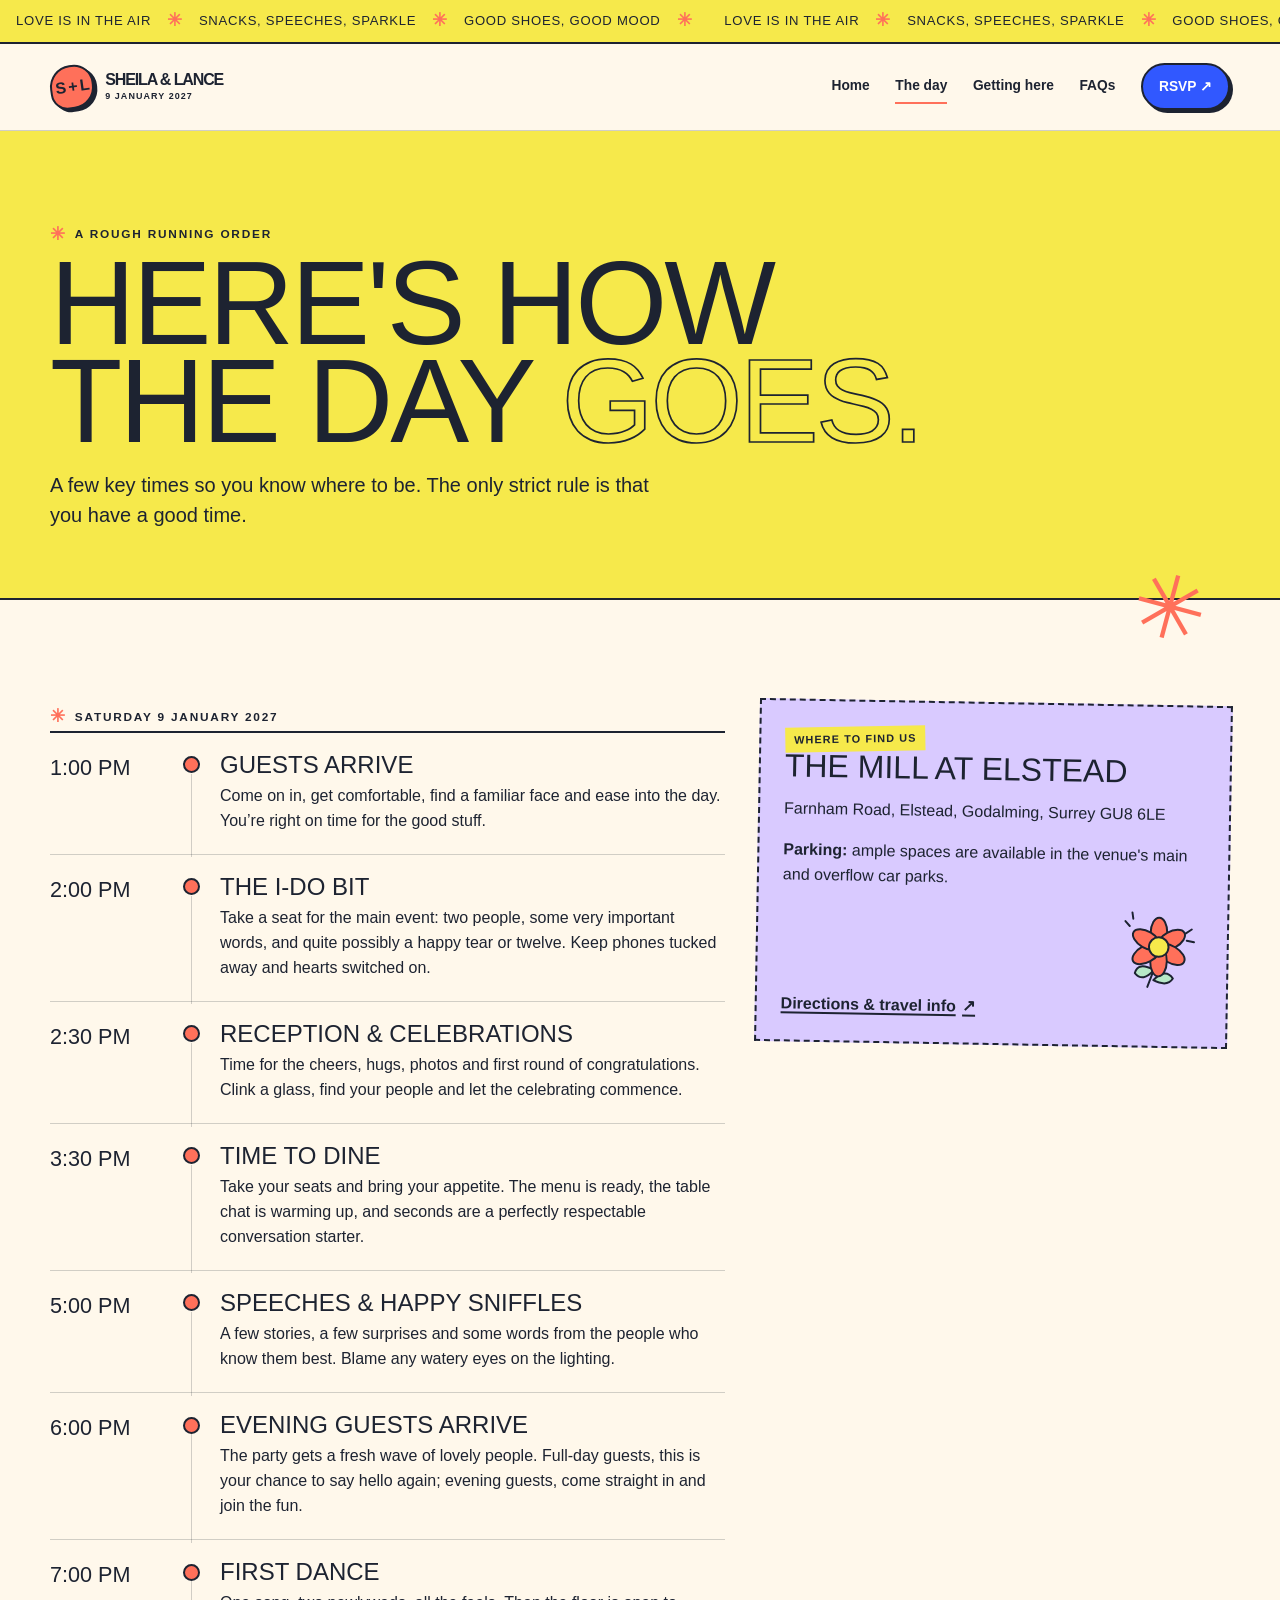
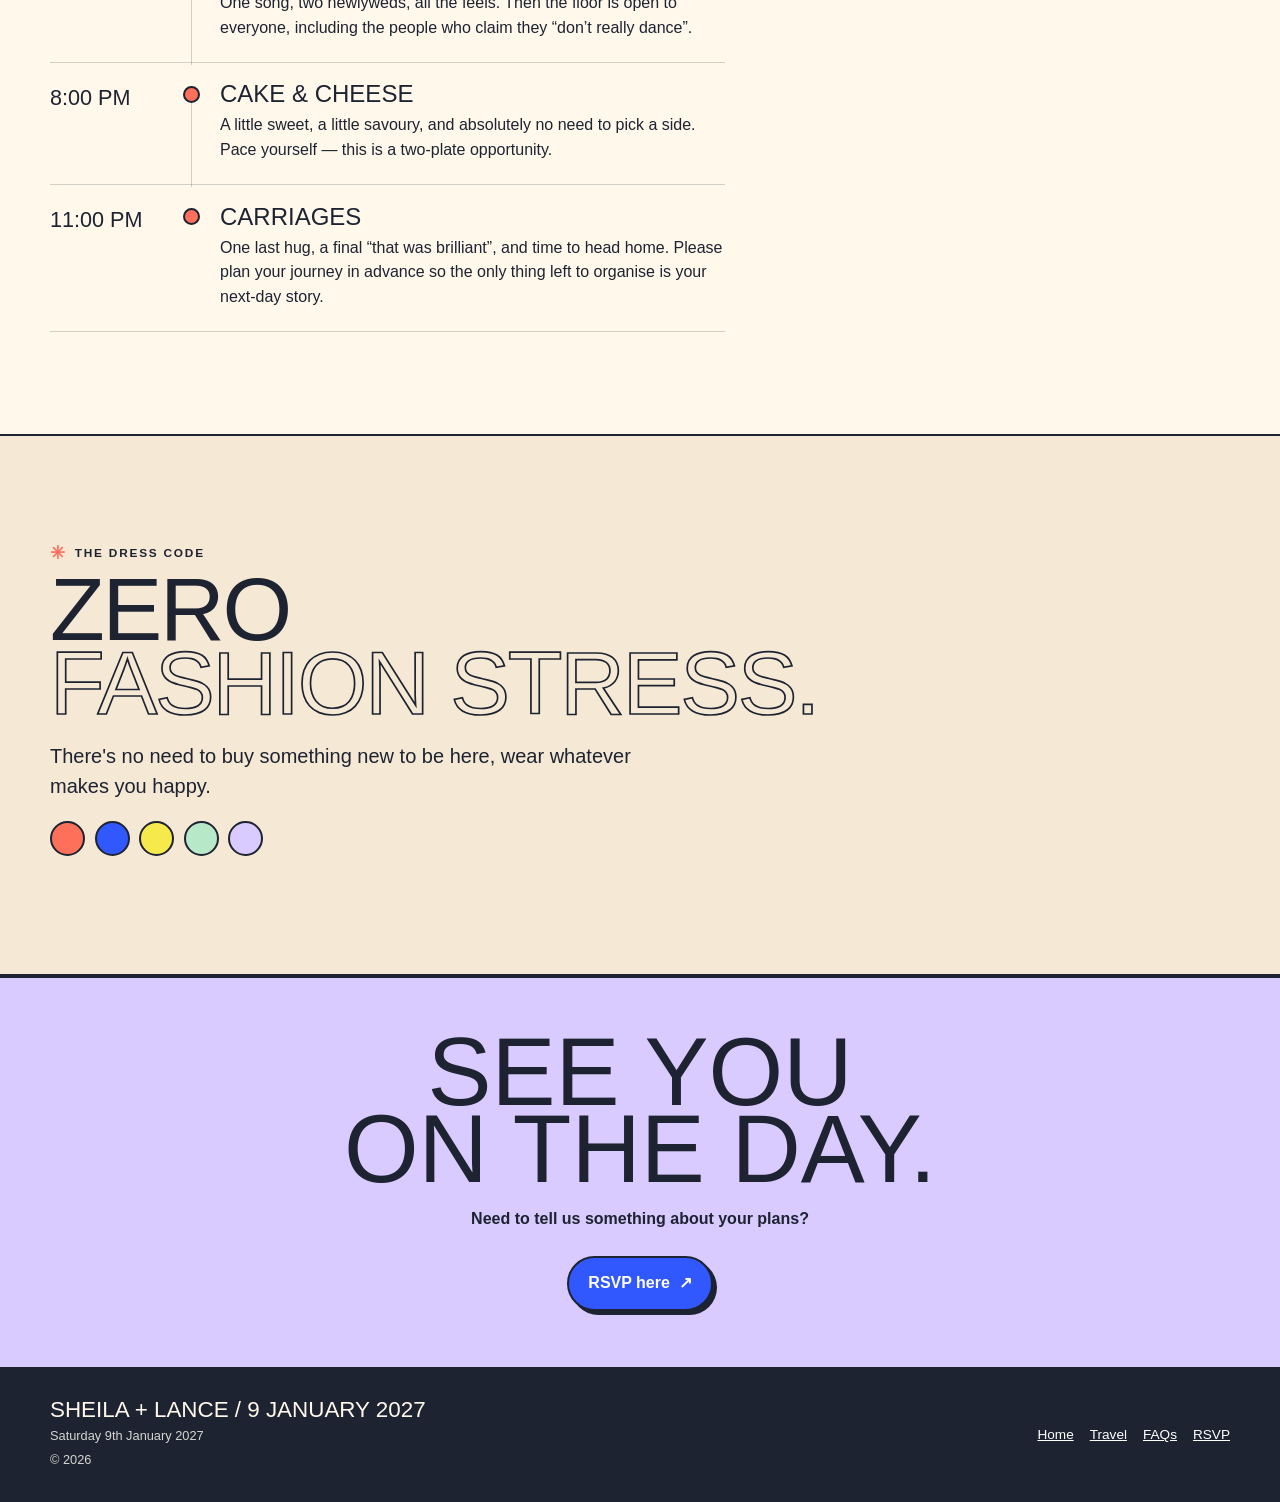
==== details.html @ 123048fa "Add venue photo, clarify RSVP entry and refresh branding" ====
<!doctype html>
<html lang="en-GB">
<head>
  <meta charset="utf-8"><meta name="viewport" content="width=device-width, initial-scale=1"><meta name="theme-color" content="#fff8eb">
  <meta name="description" content="The wedding-day schedule, venue details and dress code for Sheila and Lance.">
  <title>The day — Sheila &amp; Lance</title><link rel="icon" href="./assets/images/sun-scribble.svg" type="image/svg+xml"><link rel="stylesheet" href="./assets/css/styles.css">
  <script type="module" src="./assets/js/site.js"></script>
</head>
<body>
  <a class="skip-link" href="#main">Skip to content</a>
  <div class="top-ticker" aria-label="Wedding announcement"><div class="ticker-track" aria-hidden="true"><span>Love is in the air <b>✳</b> Snacks, speeches, sparkle <b>✳</b> Good shoes, good mood <b>✳</b></span><span>Love is in the air <b>✳</b> Snacks, speeches, sparkle <b>✳</b> Good shoes, good mood <b>✳</b></span><span>Love is in the air <b>✳</b> Snacks, speeches, sparkle <b>✳</b> Good shoes, good mood <b>✳</b></span></div></div>
  <header class="site-header"><div class="nav-wrap"><a class="brand" href="./index.html" aria-label="Sheila and Lance, home"><span class="brand-mark">S + L</span><span class="brand-copy">Sheila &amp; Lance<small>9 January 2027</small></span></a><button class="menu-toggle" type="button" data-menu-toggle aria-expanded="false" aria-controls="site-nav" aria-label="Open navigation menu">☰</button><nav class="site-nav" id="site-nav" data-site-nav aria-label="Main navigation"><a href="./index.html">Home</a><a href="./details.html" aria-current="page">The day</a><a href="./travel.html">Getting here</a><a href="./faqs.html">FAQs</a><a class="nav-rsvp" href="./rsvp.html">RSVP <span aria-hidden="true">↗</span></a></nav></div></header>
  <main id="main">
    <section class="page-hero"><div class="container"><span class="kicker">A rough running order</span><h1 class="display-title">Here's how<br>the day <span class="outline">goes.</span></h1><p class="lede">A few key times so you know where to be. The only strict rule is that you have a good time.</p></div></section>
    <section class="section"><div class="container details-layout">
      <div><span class="kicker">Saturday 9 January 2027</span><div class="timeline" aria-label="Wedding day schedule">
        <div class="timeline-item"><div class="timeline-time">1:00 pm</div><div class="timeline-marker" aria-hidden="true"></div><div class="timeline-copy"><h3>Guests arrive</h3><p>Come on in, get comfortable, find a familiar face and ease into the day. You’re right on time for the good stuff.</p></div></div>
        <div class="timeline-item"><div class="timeline-time">2:00 pm</div><div class="timeline-marker" aria-hidden="true"></div><div class="timeline-copy"><h3>The I-do bit</h3><p>Take a seat for the main event: two people, some very important words, and quite possibly a happy tear or twelve. Keep phones tucked away and hearts switched on.</p></div></div>
        <div class="timeline-item"><div class="timeline-time">2:30 pm</div><div class="timeline-marker" aria-hidden="true"></div><div class="timeline-copy"><h3>Reception &amp; celebrations</h3><p>Time for the cheers, hugs, photos and first round of congratulations. Clink a glass, find your people and let the celebrating commence.</p></div></div>
        <div class="timeline-item"><div class="timeline-time">3:30 pm</div><div class="timeline-marker" aria-hidden="true"></div><div class="timeline-copy"><h3>Time to dine</h3><p>Take your seats and bring your appetite. The menu is ready, the table chat is warming up, and seconds are a perfectly respectable conversation starter.</p></div></div>
        <div class="timeline-item"><div class="timeline-time">5:00 pm</div><div class="timeline-marker" aria-hidden="true"></div><div class="timeline-copy"><h3>Speeches &amp; happy sniffles</h3><p>A few stories, a few surprises and some words from the people who know them best. Blame any watery eyes on the lighting.</p></div></div>
        <div class="timeline-item"><div class="timeline-time">6:00 pm</div><div class="timeline-marker" aria-hidden="true"></div><div class="timeline-copy"><h3>Evening guests arrive</h3><p>The party gets a fresh wave of lovely people. Full-day guests, this is your chance to say hello again; evening guests, come straight in and join the fun.</p></div></div>
        <div class="timeline-item"><div class="timeline-time">7:00 pm</div><div class="timeline-marker" aria-hidden="true"></div><div class="timeline-copy"><h3>First dance</h3><p>One song, two newlyweds, all the feels. Then the floor is open to everyone, including the people who claim they “don’t really dance”.</p></div></div>
        <div class="timeline-item"><div class="timeline-time">8:00 pm</div><div class="timeline-marker" aria-hidden="true"></div><div class="timeline-copy"><h3>Cake &amp; cheese</h3><p>A little sweet, a little savoury, and absolutely no need to pick a side. Pace yourself — this is a two-plate opportunity.</p></div></div>
        <div class="timeline-item"><div class="timeline-time">11:00 pm</div><div class="timeline-marker" aria-hidden="true"></div><div class="timeline-copy"><h3>Carriages</h3><p>One last hug, a final “that was brilliant”, and time to head home. Please plan your journey in advance so the only thing left to organise is your next-day story.</p></div></div>
      </div></div>
      <aside class="side-note"><span class="card-tag">Where to find us</span><h3><span data-wedding-venue>The Mill at Elstead</span></h3><p><span data-wedding-location>Farnham Road, Elstead, Godalming, Surrey GU8 6LE</span></p><p><strong>Parking:</strong> ample spaces are available in the venue's main and overflow car parks.</p><img class="scribble" src="./assets/images/flower-doodle.svg" alt="" aria-hidden="true"><a class="text-link" href="./travel.html">Directions &amp; travel info <span aria-hidden="true">↗</span></a></aside>
    </div></section>
    <section class="section" id="dress-code" style="background: var(--paper-deep); border-top: 2px solid var(--ink); border-bottom: 2px solid var(--ink);"><div class="container"><div><span class="kicker">The dress code</span><h2 class="display-title" style="font-size:clamp(3rem,7vw,5.6rem)">Zero<br><span class="outline">fashion stress.</span></h2><p class="lede">There's no need to buy something new to be here, wear whatever makes you happy.</p><div class="dress-code" aria-label="Suggested outfit colours"><span class="swatch" style="background:#ff705a" title="Coral"></span><span class="swatch" style="background:#3158ff" title="Blue"></span><span class="swatch" style="background:#f6e94b" title="Yellow"></span><span class="swatch" style="background:#b7e8c7" title="Mint"></span><span class="swatch" style="background:#d9caff" title="Lilac"></span></div></div></div></section>
    <section class="closing-band"><div class="container"><h2>See you<br>on the day.</h2><p>Need to tell us something about your plans?</p><a class="btn btn-primary" href="./rsvp.html">RSVP here <span aria-hidden="true">↗</span></a></div></section>
  </main>
  <footer class="site-footer"><div class="container footer-inner"><div><div class="footer-brand">Sheila + Lance / 9 January 2027</div><p>Saturday 9th January 2027</p><p>© <span data-current-year>2026</span></p></div><div class="footer-links"><a href="./index.html">Home</a><a href="./travel.html">Travel</a><a href="./faqs.html">FAQs</a><a href="./rsvp.html">RSVP</a></div></div></footer>
</body></html>
---- assets/css/styles.css ----
:root {
  --paper: #fff8eb;
  --paper-deep: #f5e8d4;
  --ink: #1d2331;
  --blue: #3158ff;
  --blue-dark: #203bd0;
  --coral: #ff705a;
  --yellow: #f6e94b;
  --lilac: #d9caff;
  --mint: #b7e8c7;
  --line: rgba(29, 35, 49, .2);
  --shadow: 7px 8px 0 var(--ink);
  --font-display: Impact, Haettenschweiler, "Arial Narrow Bold", "Arial Black", sans-serif;
  --font-body: "Trebuchet MS", Arial, sans-serif;
  --max-width: 1180px;
}

* { box-sizing: border-box; }
html { scroll-behavior: smooth; }
body {
  margin: 0;
  color: var(--ink);
  background: var(--paper);
  font-family: var(--font-body);
  line-height: 1.55;
  text-rendering: optimizeLegibility;
}
img, svg { max-width: 100%; }
img { display: block; }
a { color: inherit; }
button, input, select, textarea { font: inherit; }
button, a, input, select, textarea, summary { -webkit-tap-highlight-color: transparent; }
:focus-visible { outline: 3px solid var(--coral); outline-offset: 4px; }
[hidden] { display: none !important; }

.skip-link {
  position: absolute; left: 1rem; top: -5rem; z-index: 1000;
  padding: .75rem 1rem; background: var(--yellow); font-weight: 800;
}
.skip-link:focus { top: 1rem; }

.top-ticker {
  overflow: hidden; border-bottom: 2px solid var(--ink); background: var(--yellow);
  white-space: nowrap; font-family: var(--font-display); text-transform: uppercase;
  letter-spacing: .055em; font-size: .82rem;
}
.ticker-track { display: flex; width: max-content; gap: 2rem; padding: .45rem 1rem; animation: ticker 28s linear infinite; }
.ticker-track span { display: inline-flex; align-items: center; gap: 1rem; }
.ticker-track b { font-size: 1.1rem; color: var(--coral); }
@keyframes ticker { to { transform: translateX(-30%); } }

.site-header { position: relative; z-index: 20; background: var(--paper); border-bottom: 1px solid var(--line); }
.nav-wrap {
  width: min(var(--max-width), calc(100% - 2.5rem)); margin: auto; min-height: 86px;
  display: flex; align-items: center; justify-content: space-between; gap: 1rem;
}
.brand { display: inline-flex; align-items: center; gap: .7rem; text-decoration: none; font-weight: 900; letter-spacing: -.07em; line-height: .9; }
.brand-mark { display: grid; place-items: center; width: 44px; height: 44px; border: 2px solid var(--ink); border-radius: 50% 45% 50% 38%; background: var(--coral); box-shadow: 3px 3px 0 var(--ink); transform: rotate(-8deg); font-family: var(--font-display); font-size: 1rem; }
.brand-copy { display: grid; font-size: 1rem; text-transform: uppercase; }
.brand-copy small { margin-top: .3rem; font-size: .56rem; letter-spacing: .12em; }
.site-nav { display: flex; align-items: center; gap: clamp(.8rem, 2vw, 1.8rem); }
.site-nav a { text-decoration: none; font-weight: 800; font-size: .86rem; border-bottom: 2px solid transparent; padding: .35rem 0; }
.site-nav a:hover, .site-nav a[aria-current="page"] { border-color: var(--coral); }
.site-nav .nav-rsvp { padding: .7rem 1rem; border: 2px solid var(--ink); border-radius: 999px; background: var(--blue); color: white; box-shadow: 3px 3px 0 var(--ink); }
.site-nav .nav-rsvp:hover, .site-nav .nav-rsvp[aria-current="page"] { border-color: var(--ink); background: var(--coral); color: var(--ink); }
.menu-toggle { display: none; border: 2px solid var(--ink); border-radius: 50%; width: 46px; height: 46px; background: var(--yellow); font-size: 1.25rem; font-weight: 900; cursor: pointer; }

main { overflow: clip; }
.container { width: min(var(--max-width), calc(100% - 2.5rem)); margin-inline: auto; }
.kicker { display: inline-flex; align-items: center; gap: .5rem; font-weight: 900; text-transform: uppercase; letter-spacing: .15em; font-size: .74rem; }
.kicker::before { content: "✳"; color: var(--coral); font-size: 1.15rem; }
.display-title { margin: .3rem 0 1rem; font: clamp(3.3rem, 10vw, 7.4rem)/.83 var(--font-display); text-transform: uppercase; letter-spacing: -.025em; }
.display-title .outline { color: transparent; -webkit-text-stroke: 1.7px var(--ink); }
.lede { max-width: 610px; font-size: clamp(1.05rem, 2vw, 1.25rem); line-height: 1.5; }
.section { padding: clamp(3.5rem, 8vw, 7rem) 0; }
.section-heading { display: flex; align-items: end; justify-content: space-between; gap: 1.5rem; margin-bottom: 2rem; }
.section-heading h2 { margin: .25rem 0 0; font: clamp(2.4rem, 6vw, 4.8rem)/.9 var(--font-display); text-transform: uppercase; }
.section-heading p { max-width: 330px; margin: 0; }

.btn { display: inline-flex; justify-content: center; align-items: center; gap: .55rem; min-height: 48px; padding: .82rem 1.2rem; border: 2px solid var(--ink); border-radius: 999px; background: var(--yellow); color: var(--ink); text-decoration: none; font-weight: 900; cursor: pointer; box-shadow: 4px 4px 0 var(--ink); transition: transform .16s ease, box-shadow .16s ease, background .16s ease; }
.btn:hover { transform: translate(2px, 2px) rotate(-1deg); box-shadow: 2px 2px 0 var(--ink); }
.btn-primary { background: var(--blue); color: white; }
.btn-coral { background: var(--coral); }
.btn-small { min-height: 40px; padding: .55rem .85rem; font-size: .9rem; }
.button-row { display: flex; flex-wrap: wrap; gap: 1rem; margin-top: 1.5rem; }

/* Home hero: layered paper scraps and local illustrations, no external assets. */
.hero { padding: clamp(2rem, 5vw, 4rem) 0 4.7rem; }
.hero-grid { display: grid; grid-template-columns: minmax(0, 1.05fr) minmax(300px, .95fr); align-items: center; gap: clamp(2rem, 6vw, 5rem); }
.hero-copy { position: relative; z-index: 2; padding: 1rem 0 1.2rem; }
.hero-eyebrow { display: inline-flex; align-items: center; gap: .5rem; padding: .35rem .8rem; background: var(--mint); border: 1.5px solid var(--ink); border-radius: 999px; font-weight: 900; text-transform: uppercase; letter-spacing: .1em; font-size: .7rem; transform: rotate(-2deg); }
.hero-title { position: relative; margin: 1.25rem 0 1.4rem; font: clamp(4.5rem, 10.8vw, 9rem)/.75 var(--font-display); text-transform: uppercase; letter-spacing: -.035em; }
.hero-title span { display: block; }
.hero-title .amp { position: relative; z-index: 2; width: max-content; margin: .15rem 0 .1rem 30%; color: var(--coral); font-size: .58em; transform: rotate(-10deg); -webkit-text-stroke: .6px var(--ink); }
.hero-title .last-name { margin-left: .14em; }
.hero-copy .lede { max-width: 440px; }
.hero-scribble { position: absolute; right: 4%; top: 6%; width: 75px; transform: rotate(11deg); }
.hero-art { position: relative; min-height: 470px; }
.hero-photo {
  position: absolute; top: 5%; left: 8%; width: 78%; height: 410px; padding: 12px 12px 38px;
  background: white; border: 2px solid var(--ink); box-shadow: var(--shadow); transform: rotate(4deg);
}
.hero-photo img { width: 100%; height: 100%; object-fit: cover; }
.tape { position: absolute; z-index: 2; top: -14px; left: 41%; width: 100px; height: 29px; background: rgba(246,233,75,.86); border: 1px solid rgba(29,35,49,.12); transform: rotate(-7deg); }
.sticker { position: absolute; z-index: 3; display: grid; place-items: center; text-align: center; font-weight: 900; text-transform: uppercase; }
.sticker-sun { right: 0; top: 4%; width: 104px; height: 104px; background: var(--yellow); border: 2px solid var(--ink); border-radius: 50%; font: 1.2rem/.98 var(--font-display); transform: rotate(12deg); }
.sticker-sun small { display: block; font: 800 .55rem/1 var(--font-body); letter-spacing: .06em; }
.sticker-date { bottom: 7%; left: 0; width: 126px; min-height: 116px; background: var(--coral); padding: 1rem; clip-path: polygon(50% 0, 61% 9%, 74% 3%, 80% 17%, 95% 20%, 91% 36%, 100% 50%, 89% 63%, 96% 78%, 80% 83%, 74% 98%, 59% 91%, 47% 100%, 36% 88%, 20% 94%, 16% 78%, 1% 72%, 9% 56%, 0 43%, 12% 31%, 5% 16%, 23% 14%, 32% 1%); transform: rotate(-12deg); }
.sticker-date strong { font: 1.6rem/.9 var(--font-display); }
.hero-flower { position: absolute; z-index: 4; right: 5%; bottom: 4%; width: 94px; transform: rotate(9deg); }
.countdown-panel { position: relative; margin-top: 2rem; padding: 1rem 1.3rem 1.15rem; background: var(--blue); color: white; border: 2px solid var(--ink); box-shadow: 5px 5px 0 var(--ink); transform: rotate(-.5deg); max-width: 510px; }
.countdown-label { display: flex; justify-content: space-between; gap: 1rem; align-items: center; margin-bottom: .7rem; font-size: .72rem; font-weight: 900; text-transform: uppercase; letter-spacing: .12em; }
.countdown-grid { display: grid; grid-template-columns: repeat(4, 1fr); gap: .6rem; }
.time-unit { display: flex; align-items: baseline; gap: .3rem; }
.time-unit strong { font: clamp(1.7rem, 4vw, 2.5rem)/1 var(--font-display); font-variant-numeric: tabular-nums; }
.time-unit span { font-size: .68rem; text-transform: uppercase; letter-spacing: .07em; }

.intro-band { background: var(--coral); border-block: 2px solid var(--ink); padding: 2rem 0; }
.intro-band-inner { display: grid; grid-template-columns: auto 1fr auto; align-items: center; gap: 1.5rem; }
.big-spark { font: 3.2rem/1 var(--font-display); transform: rotate(-12deg); }
.intro-band p { max-width: 720px; margin: 0; font-size: clamp(1.1rem, 2.5vw, 1.5rem); font-weight: 800; }
.intro-band .scribble-arrow { width: 86px; }

.paper-card { position: relative; padding: 1.5rem; border: 2px solid var(--ink); background: white; box-shadow: 5px 5px 0 var(--ink); }
.paper-card h3 { margin: .7rem 0 .5rem; font: 2rem/.95 var(--font-display); text-transform: uppercase; }
.paper-card p { margin: .25rem 0 1rem; }
.card-tag { display: inline-block; background: var(--yellow); padding: .25rem .55rem; font-size: .68rem; font-weight: 900; text-transform: uppercase; letter-spacing: .1em; transform: rotate(-2deg); }
.quick-grid { display: grid; grid-template-columns: repeat(3, 1fr); gap: 1.2rem; }
.quick-card:nth-child(2) { background: var(--lilac); transform: rotate(1deg); }
.quick-card:nth-child(3) { background: var(--mint); transform: rotate(-1deg); }
.quick-illustration { width: 86px; height: 76px; object-fit: contain; margin: .3rem 0 .8rem; }
.text-link { display: inline-flex; gap: .4rem; align-items: center; font-weight: 900; text-decoration-thickness: 2px; text-underline-offset: 3px; }

.page-hero { position: relative; padding: clamp(3rem, 7vw, 6rem) 0 3rem; background: var(--yellow); border-bottom: 2px solid var(--ink); }
.page-hero::after { content: "✳"; position: absolute; right: 6%; bottom: -34px; display: grid; place-items: center; width: 68px; height: 68px; color: var(--coral); font-size: 5.5rem; line-height: 1; transform: rotate(15deg); pointer-events: none; }
.page-hero .display-title { max-width: 900px; }
.page-hero .lede { max-width: 620px; }
.page-hero-coral { background: var(--coral); }
.page-hero-lilac { background: var(--lilac); }
.page-hero-mint { background: var(--mint); }

.details-layout { display: grid; grid-template-columns: minmax(0, 1fr) minmax(260px, .7fr); gap: 2rem; align-items: start; }
.timeline { border-top: 2px solid var(--ink); }
.timeline-item { display: grid; grid-template-columns: 112px 26px 1fr; gap: 1rem; padding: 1.3rem 0; border-bottom: 1px solid var(--line); }
.timeline-time { font: 1.35rem/1 var(--font-display); text-transform: uppercase; padding-top: .2rem; }
.timeline-marker { position: relative; display: flex; justify-content: center; }
.timeline-marker::before { content: ""; width: 13px; height: 13px; border-radius: 50%; border: 2px solid var(--ink); background: var(--coral); margin-top: .15rem; }
.timeline-marker::after { content: ""; position: absolute; top: 20px; bottom: -1.5rem; width: 1px; background: var(--line); }
.timeline-item:last-child .timeline-marker::after { display: none; }
.timeline-copy h3 { margin: 0; font: 1.5rem/.95 var(--font-display); text-transform: uppercase; }
.timeline-copy p { margin: .45rem 0 0; max-width: 560px; }
.side-note { padding: 1.5rem; border: 2px dashed var(--ink); background: var(--lilac); transform: rotate(1deg); }
.side-note h3 { margin: 0 0 .7rem; font: 2rem/.95 var(--font-display); text-transform: uppercase; }
.side-note .scribble { display: block; width: 88px; margin-left: auto; }
.side-note.yellow { background: var(--yellow); }
.dress-code { display: flex; gap: .6rem; flex-wrap: wrap; margin: 1rem 0; }
.swatch { width: 35px; height: 35px; border: 2px solid var(--ink); border-radius: 50%; }

.travel-grid { display: grid; grid-template-columns: repeat(2, minmax(0, 1fr)); gap: 1.2rem; }
.travel-card { min-height: 225px; }
.travel-card:nth-child(2) { background: var(--lilac); transform: rotate(1deg); }
.travel-card:nth-child(3) { background: var(--mint); transform: rotate(-.5deg); }
.travel-card:nth-child(4) { background: var(--coral); transform: rotate(.7deg); }
.travel-card .icon-spot { display: grid; place-items: center; width: 58px; height: 58px; margin-bottom: 1rem; border: 2px solid var(--ink); border-radius: 50%; background: var(--yellow); }
.travel-card .icon-spot svg { width: 32px; height: 32px; }
.map-placeholder { position: relative; overflow: hidden; border: 2px solid var(--ink); box-shadow: var(--shadow); background: var(--mint); }
.map-placeholder img { width: 100%; height: auto; }
.map-placeholder img.venue-photo { display: block; width: 100%; height: clamp(230px, 38vw, 440px); object-fit: cover; object-position: center 54%; }
.map-note { padding: .75rem 1rem; border-top: 2px solid var(--ink); background: white; font-size: .85rem; }
.notice { padding: 1rem 1.2rem; border-left: 5px solid var(--blue); background: rgba(49,88,255,.08); }

.faq-layout { display: grid; grid-template-columns: minmax(0, 1fr) minmax(240px, .55fr); gap: 2rem; align-items: start; }
.faq-list { border-top: 2px solid var(--ink); }
.faq-item { border-bottom: 1px solid var(--line); }
.faq-item summary { position: relative; padding: 1.15rem 3rem 1.15rem .1rem; cursor: pointer; list-style: none; font-weight: 900; font-size: 1.08rem; }
.faq-item summary::-webkit-details-marker { display: none; }
.faq-item summary::after { content: "+"; position: absolute; right: .3rem; top: 50%; transform: translateY(-50%); display: grid; place-items: center; width: 32px; height: 32px; border: 1.5px solid var(--ink); border-radius: 50%; background: var(--yellow); font-size: 1.4rem; line-height: 1; }
.faq-item[open] summary::after { content: "−"; background: var(--coral); }
.faq-answer { max-width: 680px; padding: 0 .3rem 1.2rem .1rem; }
.faq-answer p:first-child { margin-top: 0; }
.faq-sticker { padding: 1.6rem; border: 2px solid var(--ink); background: var(--blue); color: white; text-align: center; transform: rotate(2deg); box-shadow: 5px 5px 0 var(--ink); }
.faq-sticker .big-heart { font-size: 3rem; color: var(--coral); text-shadow: 2px 2px var(--ink); }
.faq-sticker h3 { margin: .4rem 0; font: 2rem/.95 var(--font-display); text-transform: uppercase; }

/* RSVP */
.rsvp-shell { width: min(850px, calc(100% - 2.5rem)); margin: clamp(2rem, 6vw, 5rem) auto; }
.rsvp-paper { position: relative; padding: clamp(1.3rem, 4vw, 3rem); border: 2px solid var(--ink); background: white; box-shadow: 8px 8px 0 var(--ink); }
.rsvp-paper::before { content: "YOU'RE ON THE LIST"; position: absolute; top: -18px; right: 18px; padding: .5rem .85rem; border: 2px solid var(--ink); background: var(--coral); font: 1rem/1 var(--font-display); transform: rotate(3deg); }
.rsvp-kicker { color: var(--blue); }
.rsvp-title { margin: .5rem 0 .4rem; font: clamp(2.6rem, 7vw, 4.6rem)/.9 var(--font-display); text-transform: uppercase; }
.party-count { display: inline-block; padding: .3rem .6rem; background: var(--yellow); font-size: .74rem; font-weight: 900; text-transform: uppercase; letter-spacing: .08em; }
.invite-note { margin: 1.2rem 0 1.6rem; padding: .85rem 1rem; background: var(--lilac); border-left: 4px solid var(--blue); }
.guest-rsvp-list { display: grid; gap: 1rem; margin: 1.3rem 0; }
.guest-rsvp-card { min-width: 0; margin: 0; padding: 1rem; border: 1.5px solid var(--line); background: var(--paper); }
.guest-rsvp-card legend { padding: 0 .4rem; }
.guest-meal-fields { display: grid; grid-template-columns: repeat(3, minmax(0, 1fr)); gap: .7rem; margin-top: 1rem; padding-top: .9rem; border-top: 1px dashed var(--line); }
.meal-course-field { min-width: 0; margin: 0; padding: .65rem; border: 1px dashed var(--line); background: rgba(255,255,255,.75); }
.meal-course-field .field-label { min-height: 2.4em; font-size: .82rem; }
.meal-course-field select { font-size: .9rem; padding: .6rem; }
.guest-rsvp-name { font: 1.75rem/.95 var(--font-display); text-transform: uppercase; }
.field-label { display: block; margin-bottom: .45rem; font-weight: 900; font-size: .9rem; }
.attendance-options { display: flex; flex-wrap: wrap; gap: .55rem; margin: .2rem 0 .9rem; }
.attendance-options .field-label { flex-basis: 100%; }
.radio-pill { position: relative; display: inline-flex; align-items: center; gap: .45rem; min-height: 44px; padding: .55rem .75rem; border: 1.5px solid var(--ink); border-radius: 999px; background: white; cursor: pointer; font-size: .9rem; font-weight: 800; }
.radio-pill:has(input:checked) { background: var(--mint); box-shadow: 2px 2px 0 var(--ink); }
.radio-pill input { accent-color: var(--blue); width: 1rem; height: 1rem; margin: 0; }
.field { margin: .9rem 0; }
.field select, .field input, .field textarea { display: block; width: 100%; min-height: 46px; padding: .7rem .8rem; border: 1.5px solid var(--ink); border-radius: 4px; background: white; color: var(--ink); }
.field textarea { min-height: 100px; resize: vertical; }
.field-hint { display: block; margin-top: .35rem; color: #4e5360; font-size: .82rem; }
.form-footer { display: flex; flex-wrap: wrap; align-items: center; gap: 1rem; margin-top: 1.4rem; }
.form-error { color: #9b1c12; font-weight: 800; }
.form-status { min-height: 1.3rem; margin: .5rem 0; font-weight: 800; }
.rsvp-error { padding: 1.3rem; border: 2px dashed var(--ink); background: var(--yellow); }
.demo-links { display: grid; gap: .7rem; margin-top: 1.2rem; }
.demo-links a { display: block; padding: .8rem 1rem; border: 1.5px solid var(--ink); background: white; text-decoration: none; font-weight: 900; }
.demo-links a:hover { background: var(--mint); }
.confirmation { padding: 1.4rem; border: 2px solid var(--ink); background: var(--mint); text-align: center; }
.confirmation-mark { display: inline-grid; place-items: center; width: 60px; height: 60px; border: 2px solid var(--ink); border-radius: 50%; background: var(--yellow); font-size: 2rem; }
.confirmation h2 { margin: .8rem 0; font: clamp(2rem, 5vw, 3rem)/.9 var(--font-display); text-transform: uppercase; }
.confirmation p { max-width: 540px; margin-inline: auto; }
.reference-code { display: inline-block; margin-top: .6rem; padding: .4rem .7rem; border: 1.5px dashed var(--ink); background: white; font-weight: 900; letter-spacing: .1em; }

.closing-band { padding: 3.5rem 0; border-top: 2px solid var(--ink); background: var(--lilac); text-align: center; }
.closing-band h2 { margin: 0; font: clamp(3rem, 8vw, 6rem)/.8 var(--font-display); text-transform: uppercase; }
.closing-band p { margin: 1.2rem 0 1.5rem; font-weight: 800; }
.site-footer { padding: 2rem 0; background: var(--ink); color: var(--paper); }
.footer-inner { display: flex; justify-content: space-between; align-items: center; gap: 1.5rem; }
.footer-brand { font: 1.4rem/1 var(--font-display); text-transform: uppercase; }
.footer-inner p { margin: .3rem 0 0; color: #d7d5d0; font-size: .8rem; }
.footer-links { display: flex; flex-wrap: wrap; gap: 1rem; }
.footer-links a { color: white; font-size: .85rem; }

@media (max-width: 860px) {
  .nav-wrap { min-height: 74px; }
  .menu-toggle { display: block; }
  .site-nav { display: none; position: absolute; top: 100%; left: 0; right: 0; padding: 1rem 1.25rem 1.3rem; background: var(--paper); border-bottom: 2px solid var(--ink); box-shadow: 0 8px 0 rgba(29,35,49,.08); align-items: stretch; flex-direction: column; gap: .45rem; }
  .site-nav.is-open { display: flex; }
  .site-nav a { padding: .65rem .2rem; }
  .site-nav .nav-rsvp { text-align: center; margin-top: .3rem; }
  .hero-grid { grid-template-columns: minmax(0, 1fr) minmax(260px, .85fr); gap: 1.5rem; }
  .hero-art { min-height: 410px; }
  .hero-photo { height: 350px; width: 82%; left: 6%; }
  .sticker-sun { width: 86px; height: 86px; font-size: 1rem; }
  .sticker-date { width: 106px; min-height: 100px; }
  .quick-grid { gap: .85rem; }
  .paper-card { padding: 1.15rem; }
  .details-layout, .faq-layout { grid-template-columns: minmax(0, 1fr) minmax(220px, .6fr); gap: 1.2rem; }
}

@media (max-width: 640px) {
  .container, .nav-wrap { width: min(100% - 1.5rem, var(--max-width)); }
  .top-ticker { font-size: .7rem; }
  .ticker-track { padding-block: .35rem; }
  .brand-mark { width: 39px; height: 39px; }
  .hero { padding-top: 1.5rem; }
  .hero-grid { grid-template-columns: 1fr; gap: .4rem; }
  .hero-copy { padding-top: .4rem; }
  .hero-title { font-size: clamp(4.4rem, 19vw, 7.3rem); margin-top: 1rem; }
  .hero-title .amp { margin-left: 38%; }
  .hero-scribble { width: 54px; right: 8%; top: 4%; }
  .hero-art { min-height: 380px; margin: .6rem 0 0; }
  .hero-photo { top: 2%; left: 9%; width: 78%; height: 325px; padding: 9px 9px 28px; }
  .sticker-sun { right: 2%; top: 0; width: 78px; height: 78px; }
  .sticker-date { bottom: 5%; left: 2%; width: 99px; min-height: 94px; }
  .sticker-date strong { font-size: 1.3rem; }
  .hero-flower { width: 78px; right: 5%; bottom: 3%; }
  .countdown-panel { margin-top: 1.5rem; padding: .9rem; }
  .countdown-label { font-size: .63rem; }
  .time-unit { display: grid; gap: .1rem; }
  .time-unit strong { font-size: 1.75rem; }
  .time-unit span { font-size: .58rem; }
  .intro-band-inner { grid-template-columns: auto 1fr; gap: .8rem; }
  .intro-band .scribble-arrow { display: none; }
  .big-spark { font-size: 2.2rem; }
  .section-heading { align-items: start; flex-direction: column; gap: .65rem; }
  .quick-grid, .travel-grid { grid-template-columns: 1fr; gap: 1rem; }
  .quick-card:nth-child(2), .quick-card:nth-child(3), .travel-card:nth-child(n) { transform: none; }
  .quick-illustration { width: 68px; height: 60px; }
  .page-hero { padding-block: 3rem 2.5rem; }
  .display-title { font-size: clamp(3.3rem, 16vw, 5.6rem); }
  .details-layout, .faq-layout { grid-template-columns: 1fr; }
  .timeline-item { grid-template-columns: 83px 18px 1fr; gap: .65rem; }
  .timeline-time { font-size: 1.1rem; }
  .timeline-copy h3 { font-size: 1.3rem; }
  .side-note { margin-top: .7rem; }
  .map-placeholder { margin: .5rem 0 1rem; }
  .faq-sticker { max-width: 420px; margin: 1rem auto 0; }
  .rsvp-shell { width: calc(100% - 1.5rem); margin: 2.5rem auto; }
  .rsvp-paper { padding: 1.3rem 1rem 1.1rem; box-shadow: 5px 5px 0 var(--ink); }
  .rsvp-paper::before { right: 10px; font-size: .8rem; }
  .guest-rsvp-card { padding: .8rem; }
  .guest-meal-fields { grid-template-columns: 1fr; gap: .4rem; }
  .meal-course-field .field-label { min-height: 0; }
  .radio-pill { width: 100%; border-radius: 8px; }
  .form-footer .btn { width: 100%; }
  .footer-inner { align-items: flex-start; flex-direction: column; }
  .footer-links { gap: .7rem 1rem; }
}

@media (prefers-reduced-motion: reduce) {
  *, *::before, *::after { scroll-behavior: auto !important; animation-duration: .01ms !important; animation-iteration-count: 1 !important; transition-duration: .01ms !important; }
  .ticker-track { animation: none; }
}


/* Guest type tag on RSVP cards. */
.guest-type-tag {
  display: inline-block;
  vertical-align: .15em;
  margin-left: .35rem;
  padding: .22rem .48rem;
  border: 1px solid var(--ink);
  border-radius: 999px;
  background: var(--mint);
  color: var(--ink);
  font: 900 .62rem/1 var(--font-body);
  letter-spacing: .06em;
  text-transform: uppercase;
}
.guest-type-child { background: var(--coral); }
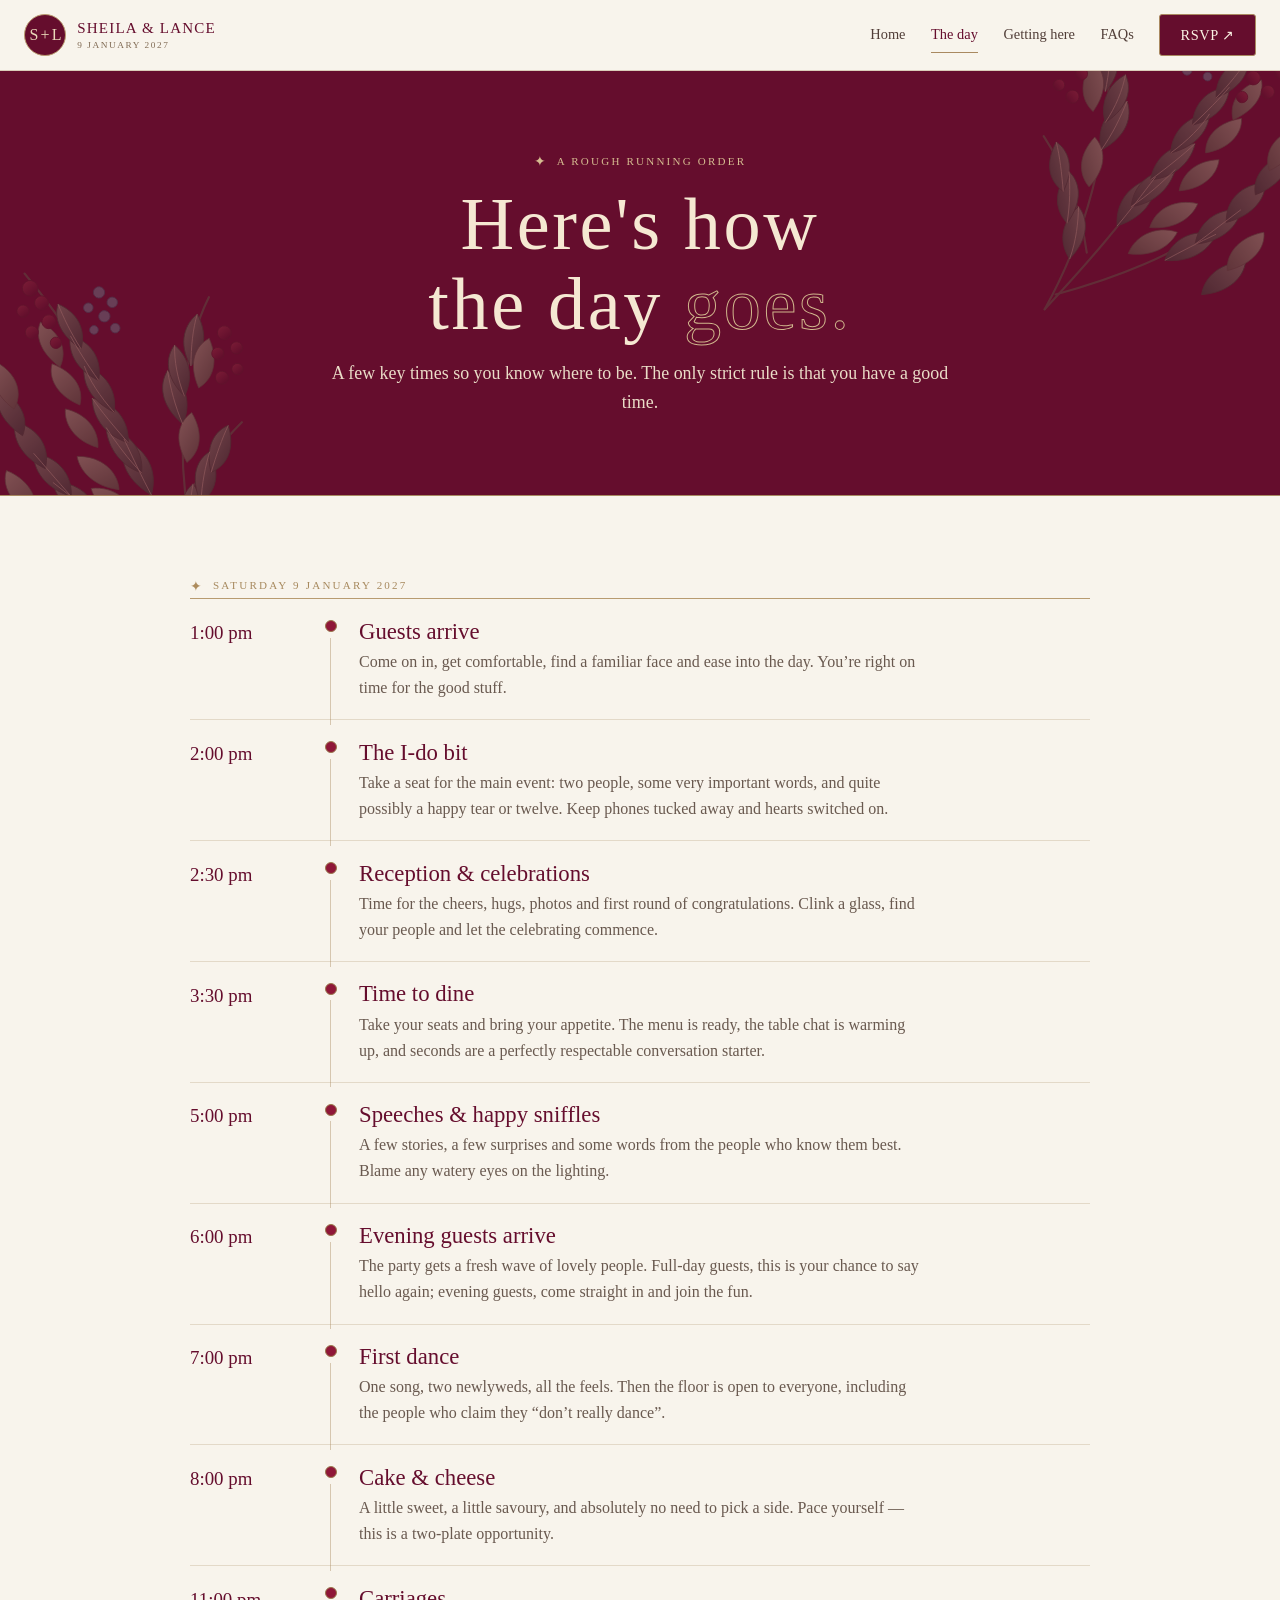
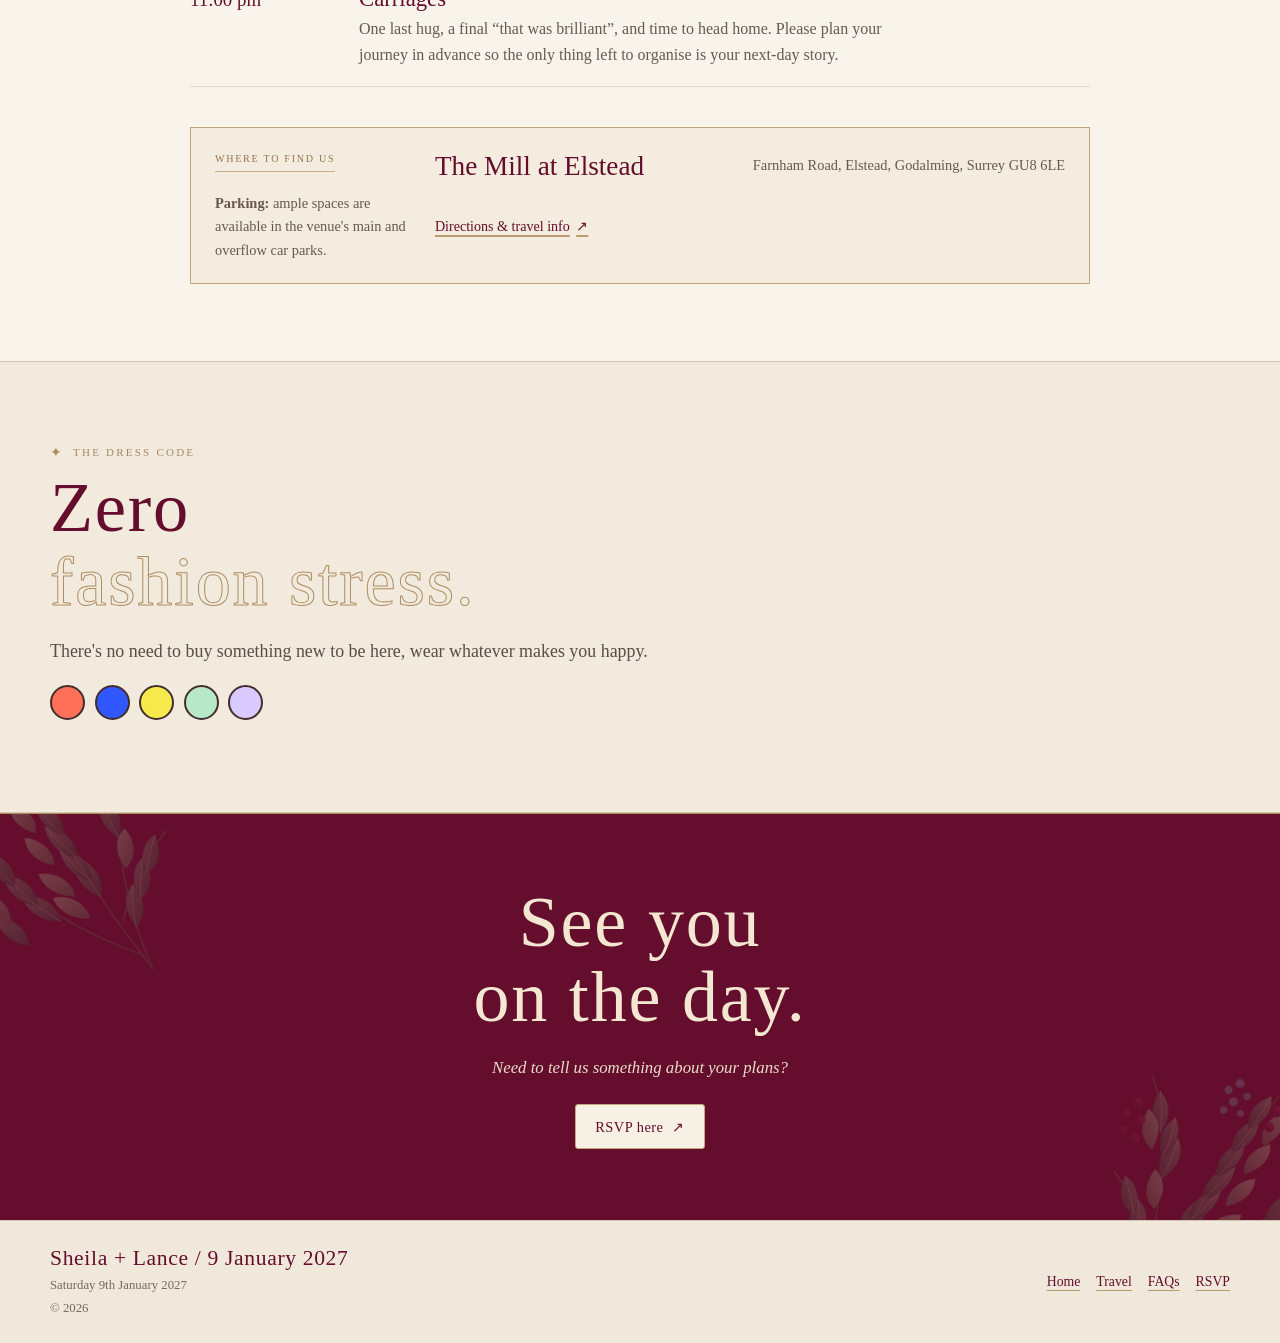
==== commit b9caf30b: "Refine wedding redesign to match invitation mockup and fix RSVP clipping" ====
--- a/details.html
+++ b/details.html
@@ -11,7 +11,7 @@
   <div class="top-ticker" aria-label="Wedding announcement"><div class="ticker-track" aria-hidden="true"><span>Love is in the air <b>✳</b> Snacks, speeches, sparkle <b>✳</b> Good shoes, good mood <b>✳</b></span><span>Love is in the air <b>✳</b> Snacks, speeches, sparkle <b>✳</b> Good shoes, good mood <b>✳</b></span><span>Love is in the air <b>✳</b> Snacks, speeches, sparkle <b>✳</b> Good shoes, good mood <b>✳</b></span></div></div>
   <header class="site-header"><div class="nav-wrap"><a class="brand" href="./index.html" aria-label="Sheila and Lance, home"><span class="brand-mark">S + L</span><span class="brand-copy">Sheila &amp; Lance<small>9 January 2027</small></span></a><button class="menu-toggle" type="button" data-menu-toggle aria-expanded="false" aria-controls="site-nav" aria-label="Open navigation menu">☰</button><nav class="site-nav" id="site-nav" data-site-nav aria-label="Main navigation"><a href="./index.html">Home</a><a href="./details.html" aria-current="page">The day</a><a href="./travel.html">Getting here</a><a href="./faqs.html">FAQs</a><a class="nav-rsvp" href="./rsvp.html">RSVP <span aria-hidden="true">↗</span></a></nav></div></header>
   <main id="main">
-    <section class="page-hero"><div class="container"><span class="kicker">A rough running order</span><h1 class="display-title">Here's how<br>the day <span class="outline">goes.</span></h1><p class="lede">A few key times so you know where to be. The only strict rule is that you have a good time.</p></div></section>
+    <section class="page-hero page-hero-day"><div class="container"><span class="kicker">A rough running order</span><h1 class="display-title">Here's how<br>the day <span class="outline">goes.</span></h1><p class="lede">A few key times so you know where to be. The only strict rule is that you have a good time.</p></div></section>
     <section class="section"><div class="container details-layout">
       <div><span class="kicker">Saturday 9 January 2027</span><div class="timeline" aria-label="Wedding day schedule">
         <div class="timeline-item"><div class="timeline-time">1:00 pm</div><div class="timeline-marker" aria-hidden="true"></div><div class="timeline-copy"><h3>Guests arrive</h3><p>Come on in, get comfortable, find a familiar face and ease into the day. You’re right on time for the good stuff.</p></div></div>
--- a/assets/css/styles.css
+++ b/assets/css/styles.css
@@ -319,3 +319,771 @@
   text-transform: uppercase;
 }
 .guest-type-child { background: var(--coral); }
+
+
+/* Invitation-inspired botanical redesign */
+:root {
+  --paper: #faf6ed;
+  --paper-deep: #f0e8da;
+  --ink: #4b1727;
+  --blue: #690d2b;
+  --blue-dark: #4f0921;
+  --coral: #a47e54;
+  --yellow: #c5a675;
+  --lilac: #e9e0d1;
+  --mint: #dfe4d5;
+  --line: rgba(86, 38, 46, .2);
+  --shadow: 0 12px 34px rgba(65, 24, 34, .08);
+  --font-display: "Bodoni MT", Didot, "Palatino Linotype", "Book Antiqua", Georgia, serif;
+  --font-body: "Palatino Linotype", "Book Antiqua", Georgia, serif;
+  --max-width: 1180px;
+}
+html { scroll-behavior: smooth; }
+body {
+  color: #382b2a;
+  background: var(--paper);
+  font-family: var(--font-body);
+  font-size: 16px;
+  line-height: 1.65;
+}
+main { overflow: clip; }
+.top-ticker { display: none; }
+.site-header {
+  position: relative;
+  background: rgba(250, 246, 237, .96);
+  border-bottom: 1px solid rgba(133, 102, 72, .32);
+}
+.nav-wrap { min-height: 78px; }
+.brand { gap: .85rem; letter-spacing: .03em; }
+.brand-mark {
+  width: 48px; height: 48px; border: 1px solid #a47f54; border-radius: 50%;
+  background: var(--blue); color: #e3c99e; box-shadow: none; transform: none;
+  font: 1.05rem/1 var(--font-display); letter-spacing: -.06em;
+}
+.brand-copy { color: var(--blue); font: 600 .93rem/1.1 var(--font-display); letter-spacing: .075em; }
+.brand-copy small { margin-top: .3rem; color: #826a53; font: 500 .58rem/1 var(--font-body); letter-spacing: .18em; }
+.site-nav { gap: clamp(.9rem, 2.2vw, 2rem); }
+.site-nav a {
+  color: #41252a; font: 500 .91rem/1.2 var(--font-body);
+  border-bottom: 1px solid transparent; padding: .55rem 0;
+}
+.site-nav a:hover, .site-nav a[aria-current="page"] { color: var(--blue); border-color: #a47e54; }
+.site-nav .nav-rsvp {
+  padding: .72rem 1.2rem; border: 1px solid #8f6a48; border-radius: 2px;
+  background: var(--blue); color: #f9f0dd; box-shadow: none; letter-spacing: .04em;
+}
+.site-nav .nav-rsvp:hover, .site-nav .nav-rsvp[aria-current="page"] {
+  background: #7b1534; color: white; border-color: #b89a6f;
+}
+.menu-toggle { border: 1px solid #9e805c; border-radius: 2px; background: transparent; color: var(--blue); box-shadow: none; }
+.container { width: min(var(--max-width), calc(100% - 3rem)); }
+.kicker {
+  color: #94724d; font: 500 .72rem/1.35 var(--font-body);
+  letter-spacing: .22em; text-transform: uppercase;
+}
+.kicker::before { content: "✦"; color: #ad8a5a; font-size: .85rem; }
+.display-title {
+  color: var(--blue); margin: .45rem 0 1.15rem;
+  font: 400 clamp(3.2rem, 7vw, 6.2rem)/.98 var(--font-display);
+  letter-spacing: .035em; text-transform: none;
+}
+.display-title .outline {
+  color: transparent; -webkit-text-stroke: 1px #a9865d;
+}
+.lede { color: #483c37; font-size: clamp(1.04rem, 1.6vw, 1.18rem); line-height: 1.65; }
+.section { padding: clamp(3.5rem, 7vw, 6rem) 0; }
+.section-heading { align-items: end; margin-bottom: 2.2rem; }
+.section-heading h2 {
+  color: var(--blue); font: 400 clamp(2.4rem, 5vw, 4rem)/1.05 var(--font-display);
+  letter-spacing: .025em; text-transform: none;
+}
+.section-heading p { color: #6a5d53; font-size: 1rem; }
+
+/* Home invitation */
+.hero {
+  position: relative; isolation: isolate;
+  padding: clamp(3.2rem, 6vw, 5.5rem) 0 3.5rem;
+  background: var(--paper);
+}
+.hero::before {
+  content: ""; position: absolute; z-index: -1; top: -80px; right: -75px;
+  width: clamp(250px, 36vw, 490px); height: clamp(310px, 43vw, 570px);
+  background: url("../images/botanical-spray.svg") center / contain no-repeat;
+  opacity: .78; pointer-events: none;
+}
+.hero-grid { grid-template-columns: minmax(0, .92fr) minmax(340px, 1.08fr); gap: clamp(2.5rem, 6vw, 5.5rem); }
+.hero-copy { padding: .5rem 0 1rem; }
+.hero-eyebrow {
+  padding: 0 0 .55rem; border: 0; border-bottom: 1px solid #b99a70;
+  border-radius: 0; background: transparent; color: #8b6847;
+  font: 500 .7rem/1.4 var(--font-body); letter-spacing: .22em;
+  transform: none;
+}
+.hero-eyebrow span { color: #a87c4d; }
+.hero-title {
+  margin: 1.15rem 0 1.25rem; color: var(--blue);
+  font: 400 clamp(4.1rem, 8.5vw, 7.7rem)/.92 var(--font-display);
+  letter-spacing: .035em; text-transform: none;
+}
+.hero-title span { display: block; }
+.hero-title .amp {
+  margin: -.02em 0 -.02em 1.1rem; color: #a9865d;
+  font: italic 400 .68em/.7 var(--font-display); transform: none;
+  -webkit-text-stroke: 0;
+}
+.hero-title .last-name { margin-left: .08em; }
+.hero-copy .lede { max-width: 450px; }
+.hero-scribble, .sticker, .hero-flower { display: none; }
+.hero-art { min-height: clamp(360px, 40vw, 500px); }
+.hero-photo {
+  top: 3%; left: 5%; width: 86%; height: clamp(320px, 37vw, 455px);
+  padding: 10px 10px 14px; border: 1px solid #b99a70;
+  background: #fffdf8; box-shadow: 0 12px 30px rgba(45, 22, 25, .12);
+  transform: rotate(1.2deg);
+}
+.hero-photo img { width: 100%; height: 100%; object-fit: cover; object-position: center 54%; }
+.tape { top: -13px; left: 42%; width: 88px; height: 24px; background: rgba(197,166,117,.42); border: 0; }
+.countdown-panel {
+  max-width: 520px; margin-top: 2rem; padding: 1.15rem 1.35rem 1.25rem;
+  border: 1px solid #b89565; background: var(--blue); color: #f6ecd9;
+  box-shadow: none; transform: none;
+}
+.countdown-label {
+  margin-bottom: .9rem; color: #d7bc91; font: 500 .67rem/1.35 var(--font-body);
+  letter-spacing: .2em;
+}
+.countdown-label span:last-child { color: #d7bc91; }
+.time-unit { gap: .35rem; }
+.time-unit strong { color: #fff4df; font: 400 clamp(1.7rem, 3.3vw, 2.45rem)/1 var(--font-display); }
+.time-unit span { color: #d9c49f; font: 500 .63rem/1.3 var(--font-body); letter-spacing: .12em; }
+
+/* Paper sections and cards */
+.intro-band {
+  padding: 1.55rem 0; border-block: 1px solid rgba(155, 124, 85, .4);
+  background: #f4eddf; color: #604c3c;
+}
+.intro-band-inner { grid-template-columns: auto 1fr auto; gap: 1.3rem; }
+.big-spark { color: #9a754e; font: 2.5rem/1 var(--font-display); }
+.intro-band p { color: #634f42; font: italic 400 clamp(1.05rem, 2vw, 1.4rem)/1.5 var(--font-display); }
+.intro-band .scribble-arrow { opacity: .35; }
+.paper-card {
+  border: 1px solid rgba(157, 126, 89, .35); border-radius: 1px;
+  background: rgba(255,253,248,.55); box-shadow: none;
+}
+.paper-card h3 {
+  color: var(--blue); font: 400 1.8rem/1.15 var(--font-display);
+  letter-spacing: .015em; text-transform: none;
+}
+.paper-card p { color: #66584d; }
+.card-tag {
+  background: transparent; color: #94724d; border-bottom: 1px solid #c3a77f;
+  padding: 0 0 .35rem; font: 500 .65rem/1.4 var(--font-body);
+  letter-spacing: .18em; transform: none;
+}
+.quick-grid { gap: 1rem; }
+.quick-card:nth-child(2), .quick-card:nth-child(3) { background: rgba(255,253,248,.55); transform: none; }
+.quick-illustration { display: none; }
+.text-link { color: var(--blue); font-weight: 500; text-underline-offset: 4px; text-decoration-color: #b89b72; }
+
+/* Section banners */
+.page-hero {
+  position: relative; isolation: isolate; overflow: hidden;
+  padding: clamp(3.5rem, 7vw, 5.5rem) 0 clamp(3rem, 6vw, 4.5rem);
+  border: 0; border-bottom: 1px solid #9c7650;
+  background: var(--blue); color: #f8f0df;
+}
+.page-hero::before {
+  content: ""; position: absolute; z-index: -1; right: -50px; top: -105px;
+  width: clamp(245px, 34vw, 430px); height: clamp(290px, 39vw, 490px);
+  background: url("../images/botanical-spray.svg") center / contain no-repeat;
+  opacity: .34; pointer-events: none;
+}
+.page-hero::after {
+  content: ""; position: absolute; right: auto; left: -100px; bottom: -180px;
+  width: 300px; height: 360px; border: 0; background: url("../images/botanical-spray.svg") center / contain no-repeat;
+  opacity: .2; transform: scaleX(-1) rotate(14deg); pointer-events: none;
+}
+.page-hero .kicker { color: #d4b98d; }
+.page-hero .kicker::before { color: #d4b98d; }
+.page-hero .display-title { color: #f5e8ce; max-width: 900px; }
+.page-hero .display-title .outline { -webkit-text-stroke-color: #cfb184; }
+.page-hero .lede { color: #f0e4d0; max-width: 640px; }
+.page-hero-coral, .page-hero-lilac, .page-hero-mint { background: var(--blue); }
+
+/* Running order */
+.details-layout { grid-template-columns: minmax(0, 1.45fr) minmax(250px, .7fr); gap: clamp(1.8rem, 4vw, 3.6rem); }
+.timeline { border-top: 1px solid #b89a70; }
+.timeline-item { grid-template-columns: 105px 24px 1fr; gap: .8rem; padding: 1.2rem 0; border-bottom: 1px solid rgba(153, 119, 79, .25); }
+.timeline-time { color: var(--blue); font: 400 1.2rem/1.25 var(--font-display); text-transform: none; }
+.timeline-marker::before { width: 9px; height: 9px; border: 1px solid #9c754c; background: #b58d5d; }
+.timeline-marker::after { background: rgba(153, 119, 79, .4); }
+.timeline-copy h3 { margin: 0; color: var(--blue); font: 400 1.42rem/1.2 var(--font-display); text-transform: none; }
+.timeline-copy p { color: #66574e; margin-top: .3rem; }
+.side-note {
+  padding: 1.65rem; border: 1px solid #b89b72; background: #f5eee1;
+  transform: none; box-shadow: none;
+}
+.side-note h3 { color: var(--blue); font: 400 2rem/1.15 var(--font-display); text-transform: none; }
+.side-note .scribble { opacity: .35; width: 64px; }
+.side-note .card-tag { margin-bottom: .5rem; }
+#dress-code.section { background: #f3ecdf !important; border-block: 1px solid rgba(153,119,79,.35) !important; }
+#dress-code .display-title { color: var(--blue); font-size: clamp(2.8rem, 6vw, 4.8rem) !important; }
+#dress-code .display-title .outline { -webkit-text-stroke-color: #a9865d; }
+
+/* Venue and travel */
+.map-placeholder {
+  overflow: hidden; border: 1px solid #b99a70; background: #fffdf8;
+  box-shadow: 0 8px 24px rgba(63, 31, 31, .08); margin: .4rem 0 2.6rem;
+}
+.map-placeholder img.venue-photo {
+  display: block; width: 100%; height: clamp(250px, 35vw, 430px);
+  object-fit: cover; object-position: center 56%;
+}
+.map-note {
+  display: flex; flex-wrap: wrap; align-items: center; gap: .6rem 1.5rem;
+  padding: 1rem 1.35rem; border-top: 1px solid #c4aa82;
+  background: #fffdf8; color: #57483e; font-size: .95rem;
+}
+.map-note strong { color: var(--blue); font: 400 1.5rem/1.2 var(--font-display); }
+.map-note p { margin: 0; }
+.map-note .photo-credit { font-size: .78rem; color: #867461; }
+.travel-grid { gap: 1.1rem; }
+.travel-card, .travel-card:nth-child(n) {
+  min-height: 0; padding: 1.5rem; border: 0;
+  border-top: 1px solid rgba(153,119,79,.38); background: transparent;
+  box-shadow: none; transform: none;
+}
+.travel-card .icon-spot {
+  display: grid; place-items: center; width: 48px; height: 48px;
+  border: 1px solid #b89b72; border-radius: 50%; background: #f0e7d7;
+}
+.travel-card .icon-spot svg { width: 28px; height: 28px; stroke: var(--blue); }
+.travel-card .card-tag { color: #9a754e; }
+.travel-card h3 { color: var(--blue); font: 400 1.75rem/1.15 var(--font-display); text-transform: none; }
+.travel-card p { color: #66574e; }
+
+/* FAQs */
+.faq-layout { grid-template-columns: minmax(0, 1fr) minmax(245px, .55fr); gap: clamp(1.5rem, 4vw, 3rem); }
+.faq-list { border-top: 1px solid #b89a70; }
+.faq-item { border-bottom: 1px solid rgba(153,119,79,.3); }
+.faq-item summary {
+  padding: 1.1rem 3.1rem 1.1rem .1rem; color: var(--blue);
+  font: 400 1.18rem/1.4 var(--font-display); letter-spacing: .01em;
+}
+.faq-item summary::after {
+  right: .25rem; width: 27px; height: 27px; border: 1px solid #aa895f;
+  border-radius: 50%; background: transparent; color: var(--blue);
+  font: 400 1.2rem/1 var(--font-body);
+}
+.faq-item[open] summary::after { background: var(--blue); color: #f8efdf; }
+.faq-answer { color: #66574e; padding-bottom: 1.1rem; }
+.faq-answer a { color: var(--blue); text-decoration-color: #b89b72; }
+.faq-sticker {
+  position: relative; overflow: hidden; padding: 2rem 1.5rem;
+  border: 1px solid #b99a70; background: var(--blue); color: #f7eedf;
+  text-align: center; transform: none; box-shadow: none;
+}
+.faq-sticker::after {
+  content: ""; position: absolute; right: -65px; bottom: -80px; width: 210px; height: 250px;
+  background: url("../images/botanical-spray.svg") center / contain no-repeat;
+  opacity: .28; pointer-events: none;
+}
+.faq-sticker .big-heart { color: #d5b78a; text-shadow: none; font-family: var(--font-display); }
+.faq-sticker h3 { color: #f2e5ce; font: 400 2rem/1.15 var(--font-display); }
+.faq-sticker p { color: #eadcc7; }
+.faq-sticker .btn { position: relative; z-index: 1; }
+
+/* Invitation-only RSVP */
+.rsvp-shell { max-width: 900px; margin: clamp(2.5rem, 6vw, 5rem) auto; }
+.rsvp-paper {
+  padding: clamp(1.5rem, 5vw, 3.25rem); border: 1px solid #b99a70;
+  background: var(--blue); color: #f8efde; box-shadow: 0 12px 30px rgba(55, 18, 31, .12);
+}
+.rsvp-paper::before {
+  top: -15px; right: 25px; padding: .55rem 1rem;
+  border: 1px solid #b99a70; background: #e4d1aa; color: var(--blue);
+  font: 500 .82rem/1.2 var(--font-body); letter-spacing: .18em;
+}
+.rsvp-paper .kicker, .rsvp-kicker { color: #d7ba8c; }
+.rsvp-paper .kicker::before { color: #d7ba8c; }
+.rsvp-title {
+  margin: .6rem 0 .8rem; color: #f3e6cf;
+  font: 400 clamp(2.7rem, 6.2vw, 4.8rem)/1 var(--font-display);
+  letter-spacing: .025em; text-transform: none;
+}
+.rsvp-paper > [data-rsvp-loading] { color: #f3e6cf; }
+.rsvp-paper .field-hint { color: #e2d3bd; }
+.rsvp-paper .party-count {
+  padding: .35rem .75rem; border: 1px solid #b99a70;
+  background: #e5d4b3; color: var(--blue);
+  font: 500 .7rem/1.3 var(--font-body); letter-spacing: .12em;
+}
+.rsvp-paper .invite-note {
+  padding: .9rem 1.1rem; border: 0; border-left: 2px solid #c6a675;
+  background: rgba(255,249,235,.12); color: #f0e4d1;
+}
+.rsvp-paper .rsvp-error {
+  padding: 1rem 0; border: 0; background: transparent; color: #f4eadb;
+}
+.rsvp-paper .rsvp-error .field-hint { color: #e4d5be; }
+.rsvp-paper .demo-links a {
+  border: 1px solid #c1a77c; background: #faf6ed; color: var(--blue);
+  font-weight: 500;
+}
+.rsvp-paper .demo-links a:hover { background: #eee2cb; }
+.rsvp-paper form > p { color: #f1e5d3; }
+.guest-rsvp-card {
+  padding: 1rem 1.1rem; border: 1px solid #c1a77c; background: #fbf7ef; color: #4b1727;
+}
+.guest-rsvp-name { color: var(--blue); font: 400 1.55rem/1.15 var(--font-display); }
+.field-label { color: #5a3b34; font: 600 .9rem/1.4 var(--font-body); }
+.radio-pill { border: 1px solid #bca47f; border-radius: 2px; background: #fffdf8; color: #4b1727; font-weight: 500; }
+.radio-pill:has(input:checked) { background: #e7dfcf; box-shadow: none; border-color: #8b6745; }
+.radio-pill input { accent-color: var(--blue); }
+.field select, .field input, .field textarea {
+  border: 1px solid #bca47f; border-radius: 2px; background: #fffdf8; color: #402b2a;
+}
+.meal-course-field { border: 1px solid #ded1ba; background: #fffdf8; }
+.form-status { color: #f2e5d1; }
+.form-error { color: #ffcfbf; }
+.form-footer .btn, .btn, .btn-primary, .btn-coral {
+  min-height: 46px; padding: .72rem 1.2rem; border: 1px solid #a27c50;
+  border-radius: 2px; box-shadow: none; font: 500 .92rem/1.2 var(--font-body);
+  letter-spacing: .035em; transition: background .18s ease, color .18s ease;
+}
+.btn { background: transparent; color: var(--blue); }
+.btn:hover { transform: none; background: #ede2d1; box-shadow: none; }
+.btn-primary, .site-nav .nav-rsvp { background: var(--blue); color: #fbf1df; }
+.btn-primary:hover { background: #7e1a3b; color: white; }
+.btn-coral { background: #e9ddc9; color: var(--blue); }
+.confirmation {
+  padding: 1.5rem; border: 1px solid #b99a70; background: #f6f0e4;
+  color: #4b1727; text-align: center;
+}
+.confirmation-mark { border: 1px solid #ac8a5e; background: #e4d6ba; color: var(--blue); }
+.confirmation h2 { color: var(--blue); font: 400 clamp(2rem, 5vw, 3rem)/1.15 var(--font-display); text-transform: none; }
+.reference-code { border: 1px solid #b99a70; background: white; color: var(--blue); }
+
+/* Shared footer and close-out */
+.closing-band {
+  position: relative; isolation: isolate; overflow: hidden;
+  padding: clamp(3.5rem, 6vw, 5rem) 0; border-top: 1px solid #987348;
+  background: var(--blue); color: #f5ead8; text-align: center;
+}
+.closing-band::before, .closing-band::after {
+  content: ""; position: absolute; z-index: -1; width: 250px; height: 300px;
+  background: url("../images/botanical-spray.svg") center / contain no-repeat;
+  opacity: .34; pointer-events: none;
+}
+.closing-band::before { left: -70px; top: -90px; }
+.closing-band::after { right: -75px; bottom: -115px; transform: scaleX(-1) rotate(12deg); }
+.closing-band h2 {
+  position: relative; margin: 0; color: #f4e5c9;
+  font: 400 clamp(2.8rem, 6vw, 4.8rem)/1.05 var(--font-display);
+  letter-spacing: .025em; text-transform: none;
+}
+.closing-band p { color: #e9d9c2; font: italic 400 1.08rem/1.5 var(--font-display); }
+.closing-band .btn { background: #f8f1e6; color: var(--blue); border-color: #c4a77a; }
+.site-footer {
+  padding: 1.8rem 0; border-top: 1px solid rgba(155,124,85,.35);
+  background: #f3ecdf; color: var(--blue);
+}
+.footer-brand { color: var(--blue); font: 400 1.45rem/1.15 var(--font-display); letter-spacing: .03em; text-transform: none; }
+.footer-inner p { color: #786a5d; font: 400 .82rem/1.45 var(--font-body); }
+.footer-links a { color: var(--blue); font: 400 .88rem/1.35 var(--font-body); }
+
+/* Botanical accents and subtle separators */
+.map-note a, .footer-links a { text-underline-offset: 4px; text-decoration-color: #b99a70; }
+.quick-card { border-width: 0 0 1px; padding: 1.25rem 1rem 1.5rem; }
+.quick-card:nth-child(1) { border-top: 1px solid rgba(153,119,79,.35); }
+.quick-card h3 { font-size: 1.85rem; }
+.faq-sticker .btn { background: #f8f1e6; color: var(--blue); }
+.skip-link { background: #e7d8ba; color: var(--blue); }
+:focus-visible { outline: 3px solid #c6a675; outline-offset: 4px; }
+
+@media (max-width: 860px) {
+  .nav-wrap { min-height: 72px; }
+  .hero-grid { grid-template-columns: minmax(0, 1fr) minmax(270px, .9fr); gap: 1.5rem; }
+  .hero-art { min-height: 370px; }
+  .hero-photo { height: 340px; width: 88%; left: 3%; }
+  .details-layout, .faq-layout { grid-template-columns: minmax(0, 1fr) minmax(220px, .65fr); }
+}
+@media (max-width: 640px) {
+  .container, .nav-wrap { width: min(100% - 1.5rem, var(--max-width)); }
+  .site-nav {
+    background: var(--paper); border-bottom: 1px solid #b99a70; box-shadow: 0 12px 24px rgba(49,20,27,.1);
+  }
+  .hero { padding-top: 2.5rem; }
+  .hero-grid { grid-template-columns: 1fr; gap: .5rem; }
+  .hero-title { font-size: clamp(3.7rem, 17vw, 6rem); line-height: .97; margin: 1rem 0; }
+  .hero-title .amp { margin-left: .65rem; }
+  .hero-art { min-height: 330px; margin: 1.2rem 0 .5rem; }
+  .hero-photo { top: 1%; left: 7%; width: 85%; height: 300px; }
+  .hero::before { top: auto; right: -80px; bottom: -15px; width: 260px; height: 320px; opacity: .42; }
+  .countdown-panel { margin-top: 1.4rem; padding: .95rem; }
+  .time-unit { display: grid; gap: .12rem; }
+  .time-unit strong { font-size: 1.7rem; }
+  .time-unit span { font-size: .57rem; }
+  .intro-band-inner { grid-template-columns: auto 1fr; }
+  .intro-band .scribble-arrow { display: none; }
+  .section-heading { align-items: start; flex-direction: column; }
+  .quick-grid, .travel-grid { grid-template-columns: 1fr; gap: .25rem; }
+  .quick-card { padding-inline: .1rem; }
+  .page-hero { padding-block: 3rem 2.8rem; }
+  .page-hero::before { right: -120px; top: -70px; width: 280px; height: 340px; }
+  .page-hero::after { left: -125px; bottom: -180px; width: 210px; height: 255px; }
+  .display-title { font-size: clamp(2.8rem, 14vw, 4.6rem); line-height: 1.02; }
+  .details-layout, .faq-layout { grid-template-columns: 1fr; }
+  .timeline-item { grid-template-columns: 78px 16px 1fr; gap: .55rem; padding: 1rem 0; }
+  .timeline-time { font-size: 1.05rem; }
+  .timeline-copy h3 { font-size: 1.2rem; }
+  .side-note { margin-top: .8rem; }
+  .map-placeholder { margin-bottom: 1.8rem; }
+  .map-placeholder img.venue-photo { height: 260px; }
+  .map-note { align-items: flex-start; flex-direction: column; gap: .55rem; }
+  .faq-sticker { max-width: none; margin: 1.2rem 0 0; }
+  .rsvp-shell { width: calc(100% - 1.5rem); margin: 2.7rem auto; }
+  .rsvp-paper { padding: 1.35rem 1rem 1.2rem; }
+  .rsvp-paper::before { right: 10px; font-size: .7rem; }
+  .guest-rsvp-card { padding: .8rem; }
+  .guest-meal-fields { grid-template-columns: 1fr; }
+  .radio-pill { width: 100%; }
+  .form-footer .btn { width: 100%; }
+  .footer-inner { align-items: flex-start; flex-direction: column; }
+  .footer-links { gap: .7rem 1rem; }
+}
+@media (prefers-reduced-motion: reduce) {
+  *, *::before, *::after { scroll-behavior: auto !important; animation-duration: .01ms !important; animation-iteration-count: 1 !important; transition-duration: .01ms !important; }
+}
+
+
+/* FINAL MOCKUP-FIDELITY PASS — invitation stationery layout and component QA */
+:root {
+  --paper: #f8f4ec; --paper-deep: #eee5d7; --ink: #422c2c;
+  --blue: #650d2d; --blue-dark: #4b0922; --coral: #a98960;
+  --yellow: #c8ad80; --lilac: #eee5d8; --mint: #e0e5d8;
+  --line: rgba(105,65,58,.22);
+  --font-display: "Bodoni MT", Didot, "Palatino Linotype", Georgia, serif;
+  --font-body: "Palatino Linotype", "Book Antiqua", Georgia, serif;
+}
+html { scroll-behavior: smooth; }
+body { overflow-x:hidden; background:var(--paper); color:#463834; font-family:var(--font-body); font-size:16px; line-height:1.62; }
+main { overflow:visible; }
+.top-ticker { display:none !important; }
+.site-header { background:rgba(248,244,236,.98); border-bottom:1px solid rgba(160,129,91,.35); }
+.nav-wrap { width:min(1240px,calc(100% - 3rem)); min-height:70px; }
+.brand { gap:.7rem; letter-spacing:.02em; }
+.brand-mark { width:42px; height:42px; border:1px solid #b99b70; border-radius:50%; background:var(--blue); color:#ead9b9; box-shadow:none; transform:none; font:1rem/1 var(--font-display); }
+.brand-copy { color:var(--blue); display:grid; font:500 .94rem/1.1 var(--font-display); letter-spacing:.08em; text-transform:uppercase; }
+.brand-copy small { margin-top:.25rem; color:#806b54; font:500 .58rem/1.1 var(--font-body); letter-spacing:.17em; }
+.site-nav { gap:clamp(.8rem,2vw,1.7rem); }
+.site-nav a { color:#513e38; font:500 .9rem/1.3 var(--font-body); border-bottom:1px solid transparent; padding:.5rem 0; }
+.site-nav a:hover,.site-nav a[aria-current="page"] { color:var(--blue); border-color:#a98960; }
+.site-nav .nav-rsvp { padding:.68rem 1.25rem; border:1px solid #a98960; border-radius:3px; background:var(--blue); color:#fbf3e6; box-shadow:none; letter-spacing:.04em; }
+.site-nav .nav-rsvp:hover,.site-nav .nav-rsvp[aria-current="page"] { background:#7a1a39; color:#fff8ed; border-color:#c9ad80; }
+.menu-toggle { border:1px solid #a98960; border-radius:2px; background:transparent; color:var(--blue); box-shadow:none; }
+.container { width:min(1180px,calc(100% - 3rem)); }
+.kicker { display:inline-flex; align-items:center; gap:.55rem; color:#a7895e; font:500 .69rem/1.4 var(--font-body); letter-spacing:.2em; text-transform:uppercase; }
+.kicker::before { content:"✦"; color:#ad8b5c; font-size:.85rem; }
+.display-title { margin:.4rem 0 1rem; color:var(--blue); font:400 clamp(3rem,6.8vw,5.7rem)/1.02 var(--font-display); letter-spacing:.025em; text-transform:none; }
+.display-title .outline { color:transparent; -webkit-text-stroke:1px #b89b70; }
+.lede { color:#5d4d45; font:400 clamp(1rem,1.5vw,1.12rem)/1.65 var(--font-body); }
+.section { padding:clamp(3rem,6vw,5.5rem) 0; }
+.section-heading { align-items:end; margin-bottom:2rem; }
+.section-heading h2 { color:var(--blue); font:400 clamp(2.2rem,4.6vw,3.8rem)/1.08 var(--font-display); letter-spacing:.025em; text-transform:none; }
+.section-heading p { color:#766459; font-size:.98rem; }
+
+/* HOME: split invitation hero, venue photograph and full-width countdown. */
+.hero { position:relative; isolation:isolate; padding:clamp(2.5rem,5vw,4.4rem) 0 2.5rem; background:var(--paper); }
+.hero::before,.hero::after {
+  content:""; position:absolute; z-index:-1; width:clamp(160px,22vw,280px); height:clamp(240px,31vw,390px);
+  background:url("../images/botanical-spray.svg") center/contain no-repeat; opacity:.62; pointer-events:none;
+}
+.hero::before { top:-50px; left:-85px; transform:rotate(-8deg); }
+.hero::after { right:-90px; bottom:-20px; transform:scaleX(-1) rotate(8deg); }
+.hero-grid { grid-template-columns:minmax(0,.92fr) minmax(340px,1.08fr); align-items:center; gap:clamp(2.2rem,5.5vw,5.3rem); }
+.hero-copy { padding:.4rem 0; }
+.hero-eyebrow { padding:0 0 .55rem; border:0; border-bottom:1px solid #b89c73; border-radius:0; background:transparent; color:#8b6f4e; font:500 .68rem/1.4 var(--font-body); letter-spacing:.2em; transform:none; }
+.hero-eyebrow span { color:#a7895e; }
+.hero-title { margin:1.1rem 0 1.2rem; color:var(--blue); font:400 clamp(4rem,8vw,7rem)/.94 var(--font-display); letter-spacing:.035em; text-transform:none; }
+.hero-title span { display:block; }
+.hero-title .amp { margin:-.01em 0 -.02em .8rem; color:#a98a60; font:italic 400 .68em/.7 var(--font-display); transform:none; -webkit-text-stroke:0; }
+.hero-title .last-name { margin-left:.08em; }
+.hero-copy .lede { max-width:440px; }
+.hero-date { margin:1.2rem 0 .25rem; color:#6f5141; }
+.hero-venue { margin:.25rem 0 0; color:#6d5b4d; font:500 .78rem/1.45 var(--font-body); letter-spacing:.12em; text-transform:uppercase; }
+.hero-scribble,.sticker,.hero-flower { display:none !important; }
+.hero-art { min-height:clamp(340px,39vw,470px); }
+.hero-photo { top:2%; left:4%; width:88%; height:clamp(320px,36vw,445px); padding:9px 9px 12px; border:1px solid #b99c74; background:#fffdf8; box-shadow:0 12px 30px rgba(61,37,34,.12); transform:rotate(1deg); }
+.hero-photo img { width:100%; height:100%; object-fit:cover; object-position:center 54%; }
+.tape { top:-11px; left:44%; width:88px; height:23px; border:0; background:rgba(203,178,135,.55); transform:rotate(-4deg); }
+.button-row { gap:.85rem; margin-top:1.35rem; }
+.countdown-band { position:relative; isolation:isolate; overflow:hidden; padding:1.6rem 0; background:var(--blue); color:#f6ead4; border-block:1px solid #aa895f; }
+.countdown-band::before,.countdown-band::after { content:""; position:absolute; z-index:-1; width:180px; height:220px; background:url("../images/botanical-spray.svg") center/contain no-repeat; opacity:.28; pointer-events:none; }
+.countdown-band::before { left:-38px; top:-55px; }
+.countdown-band::after { right:-40px; bottom:-75px; transform:scaleX(-1); }
+.countdown-band .container { position:relative; }
+.countdown-panel { max-width:800px; margin:0 auto; padding:.25rem 1rem; border:0; background:transparent; color:#f7eddc; box-shadow:none; transform:none; }
+.countdown-label { color:#dfc79e; font:500 .65rem/1.4 var(--font-body); letter-spacing:.2em; margin-bottom:.8rem; }
+.countdown-label span:last-child { color:#d4b98c; }
+.countdown-grid { gap:1rem; }
+.time-unit { gap:.35rem; }
+.time-unit strong { color:#fff7e9; font:400 clamp(1.8rem,3.5vw,2.6rem)/1 var(--font-display); }
+.time-unit span { color:#e3d1b3; font:500 .6rem/1.2 var(--font-body); letter-spacing:.13em; }
+.intro-band { padding:1.15rem 0; border-block:1px solid rgba(164,134,93,.25); background:#f1e9dc; color:#675348; }
+.intro-band-inner { grid-template-columns:auto 1fr auto; gap:1.2rem; }
+.big-spark { color:#a7895e; font:2.2rem/1 var(--font-display); }
+.intro-band p { color:#6a5447; font:italic 400 clamp(1rem,1.8vw,1.25rem)/1.5 var(--font-display); }
+.intro-band .scribble-arrow { opacity:.35; }
+.paper-card { border:1px solid rgba(164,134,93,.34); border-radius:1px; background:rgba(255,253,248,.7); box-shadow:none; }
+.paper-card h3 { color:var(--blue); font:400 1.7rem/1.15 var(--font-display); text-transform:none; }
+.paper-card p { color:#6b5a4f; }
+.card-tag { padding:0 0 .35rem; border-bottom:1px solid #c5ad86; background:transparent; color:#94764f; font:500 .63rem/1.4 var(--font-body); letter-spacing:.17em; transform:none; }
+.quick-grid { gap:1.25rem; }
+.quick-card,.quick-card:nth-child(n) { padding:1.3rem .65rem 1.5rem; border-width:1px 0 0; background:transparent; transform:none; }
+.quick-illustration { display:none; }
+.text-link { color:var(--blue); font:500 .88rem/1.5 var(--font-body); text-underline-offset:4px; text-decoration-color:#b99b70; }
+.btn,.btn-primary,.btn-coral {
+  min-height:45px; padding:.72rem 1.2rem; border:1px solid #aa895f; border-radius:3px; box-shadow:none;
+  font:500 .9rem/1.25 var(--font-body); letter-spacing:.035em; transition:background .16s ease,color .16s ease;
+}
+.btn { background:transparent; color:var(--blue); }
+.btn:hover { transform:none; background:#eee4d5; box-shadow:none; }
+.btn-primary,.site-nav .nav-rsvp { background:var(--blue); color:#fbf2e4; }
+.btn-primary:hover { background:#7c1a3a; color:white; }
+.btn-coral { background:#eee4d5; color:var(--blue); }
+
+/* INTERIOR HEADERS: centered burgundy stationery panels with corner botanicals. */
+.page-hero {
+  position:relative; isolation:isolate; overflow:hidden; min-height:250px;
+  padding:clamp(3.2rem,6vw,4.8rem) 0; border:0; border-bottom:1px solid #a88a61;
+  background:var(--blue); color:#f7eddc; text-align:center;
+}
+.page-hero .container { position:relative; z-index:1; }
+.page-hero::before,.page-hero::after {
+  content:""; position:absolute; z-index:0; width:clamp(175px,22vw,270px); height:clamp(215px,28vw,340px);
+  background:url("../images/botanical-spray.svg") center/contain no-repeat; opacity:.42; pointer-events:none;
+}
+.page-hero::before { top:-65px; right:-25px; transform:scaleX(-1) rotate(-5deg); }
+.page-hero::after { left:-25px; bottom:-110px; transform:rotate(7deg); }
+.page-hero .kicker,.page-hero .kicker::before { color:#d6bd91; }
+.page-hero .display-title { max-width:820px; margin:.65rem auto .9rem; color:#f5e8d2; font:400 clamp(2.7rem,5.8vw,4.8rem)/1.08 var(--font-display); letter-spacing:.035em; text-transform:none; }
+.page-hero .display-title .outline { -webkit-text-stroke-color:#d1b78d; }
+.page-hero .lede { max-width:650px; margin:0 auto; color:#eadcc7; }
+.page-hero-coral,.page-hero-lilac,.page-hero-mint { background:var(--blue); }
+
+/* THE DAY: an editorial timeline spanning the content width. */
+.details-layout { display:block; }
+.details-layout > div { width:min(900px,100%); margin:0 auto; }
+.timeline { border-top:1px solid #b89b70; }
+.timeline-item { grid-template-columns:112px 25px minmax(0,1fr); gap:1rem; padding:1.15rem 0; border-bottom:1px solid rgba(164,134,93,.25); }
+.timeline-time { color:var(--blue); font:400 1.18rem/1.25 var(--font-display); text-transform:none; }
+.timeline-marker { justify-content:center; }
+.timeline-marker::before { width:10px; height:10px; border:1px solid #9b784d; background:#8f1738; }
+.timeline-marker::after { background:rgba(167,135,91,.42); }
+.timeline-copy h3 { color:var(--blue); font:400 1.42rem/1.2 var(--font-display); text-transform:none; }
+.timeline-copy p { color:#69594f; margin-top:.25rem; }
+.side-note {
+  width:min(900px,100%); margin:2.5rem auto 0; padding:1.35rem 1.5rem;
+  display:grid; grid-template-columns:1fr 1.5fr auto; align-items:center; gap:.6rem 1.5rem;
+  border:1px solid #c0a47c; background:#f3ecdf; transform:none; box-shadow:none;
+}
+.side-note .card-tag { justify-self:start; }
+.side-note h3 { color:var(--blue); font:400 1.7rem/1.2 var(--font-display); text-transform:none; margin:0; }
+.side-note p { margin:0; color:#6a584e; font-size:.9rem; }
+.side-note .scribble { display:none; }
+#dress-code.section { background:#f1eadd !important; border-block:1px solid rgba(164,134,93,.35) !important; }
+#dress-code .display-title { color:var(--blue); font:400 clamp(2.8rem,5.5vw,4.5rem)/1.05 var(--font-display) !important; text-transform:none; }
+#dress-code .display-title .outline { -webkit-text-stroke-color:#ad8d61; }
+
+/* GETTING HERE: full-width venue photograph with an overlay title panel. */
+.travel-hero {
+  position:relative; isolation:isolate; display:flex; align-items:center; justify-content:flex-end;
+  min-height:clamp(330px,38vw,470px); padding:2rem max(5vw,calc((100vw - 1180px)/2));
+  overflow:hidden; background:#5d4337;
+}
+.travel-hero::after { content:""; position:absolute; inset:0; z-index:0; background:linear-gradient(90deg,rgba(25,20,18,.05) 20%,rgba(28,17,20,.18) 54%,rgba(23,9,17,.35)); pointer-events:none; }
+.travel-hero-image { position:absolute; inset:0; z-index:-1; width:100%; height:100%; object-fit:cover; object-position:center 55%; }
+.travel-hero-copy { position:relative; z-index:1; width:min(390px,100%); padding:2rem 2.15rem; border:1px solid #c5a879; background:var(--blue); color:#f6ecd9; box-shadow:0 12px 28px rgba(32,18,17,.18); }
+.travel-hero-copy .kicker,.travel-hero-copy .kicker::before { color:#d3b98e; }
+.travel-hero-copy .display-title { color:#f6ead3; font-size:clamp(2.7rem,4.5vw,4.1rem); line-height:1.03; }
+.travel-hero-copy .display-title .outline { -webkit-text-stroke-color:#d2b68b; }
+.travel-hero-copy .lede { color:#eee0ca; font-size:.95rem; }
+.venue-intro { display:grid; grid-template-columns:minmax(0,1fr) auto; gap:1.4rem; align-items:center; padding:1.8rem 0 2rem; margin-bottom:1.2rem; border-bottom:1px solid rgba(164,134,93,.42); }
+.venue-details h2 { margin:.2rem 0; color:var(--blue); font:400 2rem/1.15 var(--font-display); }
+.venue-details p { margin:.15rem 0; color:#69584e; }
+.venue-details .photo-credit { margin-top:.5rem; color:#867665; font-size:.75rem; }
+.venue-actions { display:grid; gap:.7rem; justify-items:start; }
+.travel-grid { display:grid; grid-template-columns:1fr; gap:0; }
+.travel-card,.travel-card:nth-child(n) {
+  display:grid; grid-template-columns:64px minmax(0,1fr); align-items:start; min-height:0;
+  padding:1.2rem .4rem; gap:.15rem 1.1rem; border:0; border-top:1px solid rgba(164,134,93,.3);
+  background:transparent; transform:none; box-shadow:none;
+}
+.travel-card .icon-spot {
+  grid-column:1; grid-row:1 / span 5; display:grid; place-items:center; width:48px; height:48px;
+  margin:.1rem auto 0 0; border:1px solid #b99b70; border-radius:50%; background:#f0e8da;
+}
+.travel-card .icon-spot svg { width:25px; height:25px; stroke:var(--blue); }
+.travel-card .card-tag,.travel-card h3,.travel-card p { grid-column:2; }
+.travel-card .card-tag { justify-self:start; margin:0; }
+.travel-card h3 { margin:.08rem 0 .18rem; color:var(--blue); font:400 1.42rem/1.2 var(--font-display); text-transform:none; }
+.travel-card p { margin:.12rem 0; color:#67584e; font-size:.93rem; }
+
+/* FAQ: full-width paper accordion under its burgundy banner. */
+.faq-layout { display:block; width:min(900px,100%); margin-inline:auto; }
+.faq-list { border-top:1px solid #b99b70; }
+.faq-item { border-bottom:1px solid rgba(164,134,93,.34); }
+.faq-item summary { padding:1.1rem 3.2rem 1.1rem .15rem; color:var(--blue); font:400 1.18rem/1.38 var(--font-display); letter-spacing:.015em; }
+.faq-item summary::after { right:.3rem; width:27px; height:27px; border:1px solid #ac8d62; border-radius:50%; background:transparent; color:var(--blue); font:400 1.15rem/1 var(--font-body); }
+.faq-item[open] summary::after { background:var(--blue); color:#f8efe0; }
+.faq-answer { max-width:760px; padding:0 .4rem 1.15rem .15rem; color:#68584e; }
+.faq-answer a { color:var(--blue); text-decoration-color:#b99b70; }
+.faq-sticker { position:relative; isolation:isolate; overflow:hidden; width:min(540px,100%); margin:2.8rem auto 0; padding:1.7rem 2rem; border:1px solid #b99b70; background:var(--blue); color:#f5ead7; text-align:center; transform:none; box-shadow:none; }
+.faq-sticker::after { content:""; position:absolute; z-index:-1; right:-30px; bottom:-70px; width:150px; height:190px; background:url("../images/botanical-spray.svg") center/contain no-repeat; opacity:.25; pointer-events:none; }
+.faq-sticker .big-heart { color:#d7bd94; text-shadow:none; font-family:var(--font-display); }
+.faq-sticker h3 { color:#f2e5cf; font:400 1.8rem/1.2 var(--font-display); text-transform:none; }
+.faq-sticker p { color:#eadcc7; }
+
+/* RSVP: stationery card, fully contained top tab and visible botanical details. */
+main:has([data-rsvp-page]) { overflow:visible; }
+.rsvp-shell { position:relative; width:min(900px,calc(100% - 3rem)); margin:clamp(2.4rem,5vw,4.2rem) auto; overflow:visible; }
+.rsvp-paper {
+  position:relative; isolation:isolate; overflow:visible; min-height:350px;
+  padding:5rem clamp(1.5rem,5vw,3.2rem) clamp(2.2rem,4vw,3.2rem);
+  border:1px solid #b99b70; background-color:var(--blue); color:#f7eddd;
+  background-image:url("../images/botanical-spray.svg"); background-repeat:no-repeat;
+  background-position:-48px -52px; background-size:190px 220px;
+  box-shadow:0 14px 32px rgba(60,23,34,.12);
+}
+.rsvp-paper::before {
+  content:"YOU'RE ON THE LIST"; position:absolute; z-index:3; top:1rem; right:clamp(1rem,3vw,1.8rem);
+  max-width:calc(100% - 2rem); padding:.55rem .9rem;
+  border:1px solid #b99b70; background:#ead9b8; color:var(--blue);
+  font:500 .7rem/1.3 var(--font-body); letter-spacing:.16em;
+  transform:rotate(1.5deg); white-space:nowrap;
+}
+.rsvp-paper::after {
+  content:""; position:absolute; z-index:0; right:-5px; bottom:-12px; width:175px; height:205px;
+  background:url("../images/botanical-spray.svg") center/contain no-repeat; opacity:.24;
+  transform:scaleX(-1); pointer-events:none;
+}
+.rsvp-paper > * { position:relative; z-index:1; }
+.rsvp-paper .kicker,.rsvp-kicker { color:#dec69d; }
+.rsvp-paper .kicker::before { color:#dec69d; }
+.rsvp-title { max-width:680px; margin:.55rem 0 .85rem; color:#f6ead4; font:400 clamp(2.8rem,6.2vw,4.6rem)/1.03 var(--font-display); letter-spacing:.025em; text-transform:none; }
+.rsvp-paper [data-rsvp-loading] { color:#f6ead4; }
+.rsvp-paper .field-hint { color:#e7d8c2; }
+.rsvp-paper .rsvp-error { padding:0; border:0; background:transparent; color:#f3e8d7; }
+.rsvp-paper .rsvp-error .kicker { margin-bottom:.45rem; }
+.rsvp-paper .rsvp-error p { max-width:720px; }
+.rsvp-paper .rsvp-error [data-invalid-token] { color:#f2e5d3; }
+.rsvp-paper .demo-links { position:relative; z-index:1; }
+.rsvp-paper .demo-links a { border:1px solid #c4a87b; background:#fbf6ec; color:var(--blue); }
+.rsvp-paper .demo-links a:hover { background:#eee2ce; }
+.rsvp-paper [data-rsvp-content] { position:relative; z-index:1; }
+.rsvp-paper .party-count { padding:.35rem .75rem; border:1px solid #c4a87b; background:#ead9b8; color:var(--blue); font:500 .68rem/1.3 var(--font-body); letter-spacing:.12em; }
+.rsvp-paper .invite-note { padding:.9rem 1.1rem; border:0; border-left:2px solid #c6a675; background:rgba(255,249,235,.1); color:#f1e5d2; }
+.rsvp-paper form > p { color:#f2e8d8; }
+.guest-rsvp-card { padding:1rem 1.1rem; border:1px solid #c4a87b; background:#fbf7ef; color:#4b1727; }
+.guest-rsvp-name { color:var(--blue); font:400 1.5rem/1.2 var(--font-display); }
+.field-label { color:#5a4039; font:500 .88rem/1.4 var(--font-body); }
+.radio-pill { border:1px solid #bda681; border-radius:2px; background:#fffdf8; color:#4b1727; font-weight:500; }
+.radio-pill:has(input:checked) { background:#e8dfcf; border-color:#93724f; box-shadow:none; }
+.radio-pill input { accent-color:var(--blue); }
+.field select,.field input,.field textarea { border:1px solid #bda681; border-radius:2px; background:#fffdf8; color:#402b2a; }
+.meal-course-field { border:1px solid #e0d3bd; background:#fffdf8; }
+.form-status { color:#f2e5d1; }
+.form-error { color:#ffd5c8; }
+.form-footer .btn { background:#f7efdf; color:var(--blue); }
+.confirmation { border:1px solid #c4a87b; background:#f7f0e4; color:#4b1727; }
+.confirmation h2 { color:var(--blue); font:400 clamp(2rem,5vw,3rem)/1.1 var(--font-display); text-transform:none; }
+.confirmation-mark { border:1px solid #aa895f; background:#e6d8bd; color:var(--blue); }
+.reference-code { border:1px solid #b99b70; background:white; color:var(--blue); }
+
+/* Shared footer and closing band. */
+.closing-band { position:relative; isolation:isolate; overflow:hidden; padding:clamp(3rem,5.5vw,4.8rem) 0; border-top:1px solid #ac8c62; background:var(--blue); color:#f5ead8; text-align:center; }
+.closing-band::before,.closing-band::after { content:""; position:absolute; z-index:-1; width:215px; height:250px; background:url("../images/botanical-spray.svg") center/contain no-repeat; opacity:.3; pointer-events:none; }
+.closing-band::before { left:-45px; top:-85px; }
+.closing-band::after { right:-45px; bottom:-100px; transform:scaleX(-1); }
+.closing-band h2 { margin:0; color:#f4e7d1; font:400 clamp(2.8rem,5.8vw,4.5rem)/1.05 var(--font-display); letter-spacing:.025em; text-transform:none; }
+.closing-band p { color:#eadcc8; font:italic 400 1.05rem/1.5 var(--font-display); }
+.closing-band .btn { background:#f7f0e4; color:var(--blue); }
+.site-footer { padding:1.6rem 0; border-top:1px solid rgba(164,134,93,.35); background:#f0e8db; color:var(--blue); }
+.footer-brand { color:var(--blue); font:400 1.35rem/1.15 var(--font-display); text-transform:none; }
+.footer-inner p { color:#78695d; font:400 .8rem/1.45 var(--font-body); }
+.footer-links a { color:var(--blue); font:400 .86rem/1.4 var(--font-body); }
+
+/* Responsive: keep photo frames, timeline, RSVP tab and botanicals inside the viewport. */
+@media (max-width:860px) {
+  .nav-wrap { min-height:68px; }
+  .hero-grid { grid-template-columns:minmax(0,1fr) minmax(280px,.95fr); gap:1.4rem; }
+  .hero-art { min-height:355px; }
+  .hero-photo { height:335px; width:90%; left:3%; }
+  .side-note { grid-template-columns:1fr 1.4fr; }
+}
+@media (max-width:640px) {
+  .container,.nav-wrap { width:min(100% - 1.5rem,1180px); }
+  .nav-wrap { min-height:66px; }
+  .brand-mark { width:38px; height:38px; }
+  .brand-copy { font-size:.84rem; }
+  .site-nav { background:var(--paper); border-bottom:1px solid #b99b70; box-shadow:0 12px 24px rgba(49,20,27,.1); }
+  .site-nav .nav-rsvp { text-align:center; }
+  .hero { padding:2.5rem 0 1.7rem; }
+  .hero-grid { grid-template-columns:1fr; gap:.45rem; }
+  .hero-title { font-size:clamp(3.8rem,17vw,5.7rem); line-height:.98; margin:1rem 0; }
+  .hero-title .amp { margin-left:.65rem; }
+  .hero-art { min-height:310px; margin:1rem 0 .2rem; }
+  .hero-photo { top:1%; left:6%; width:88%; height:285px; }
+  .hero::before { top:-25px; left:-105px; width:185px; height:245px; opacity:.38; }
+  .hero::after { right:-115px; bottom:-25px; width:190px; height:250px; opacity:.4; }
+  .button-row { gap:.65rem; }
+  .button-row .btn { flex:1 1 auto; }
+  .countdown-band { padding:1.25rem 0; }
+  .countdown-band::before,.countdown-band::after { width:115px; height:150px; opacity:.2; }
+  .countdown-panel { padding:.1rem 0; }
+  .countdown-label { font-size:.58rem; }
+  .countdown-grid { gap:.35rem; }
+  .time-unit { display:grid; gap:.12rem; }
+  .time-unit strong { font-size:1.65rem; }
+  .time-unit span { font-size:.53rem; }
+  .intro-band { padding:1rem 0; }
+  .intro-band-inner { grid-template-columns:auto 1fr; gap:.7rem; }
+  .intro-band .scribble-arrow { display:none; }
+  .section-heading { align-items:start; flex-direction:column; gap:.6rem; }
+  .quick-grid,.travel-grid { grid-template-columns:1fr; }
+  .quick-card { padding-inline:.05rem; }
+  .page-hero { min-height:220px; padding:2.8rem 0 2.4rem; }
+  .page-hero .display-title { font-size:clamp(2.6rem,12vw,4rem); }
+  .page-hero::before { width:150px; height:185px; right:-40px; top:-50px; opacity:.32; }
+  .page-hero::after { width:145px; height:185px; left:-55px; bottom:-80px; opacity:.3; }
+  .timeline-item { grid-template-columns:72px 15px minmax(0,1fr); gap:.45rem; padding:.9rem 0; }
+  .timeline-time { font-size:.96rem; }
+  .timeline-copy h3 { font-size:1.18rem; }
+  .timeline-copy p { font-size:.88rem; }
+  .side-note { grid-template-columns:1fr; gap:.35rem; margin-top:1.7rem; }
+  .travel-hero { min-height:410px; align-items:end; justify-content:center; padding:1.2rem .75rem; }
+  .travel-hero-copy { width:min(420px,100%); padding:1.4rem 1.2rem; }
+  .travel-hero-copy .display-title { font-size:2.8rem; }
+  .venue-intro { grid-template-columns:1fr; gap:1rem; padding:1.4rem 0; }
+  .venue-actions { display:flex; flex-wrap:wrap; align-items:center; gap:.9rem; }
+  .travel-card,.travel-card:nth-child(n) { grid-template-columns:50px minmax(0,1fr); padding:1rem 0; gap:.15rem .7rem; }
+  .travel-card .icon-spot { width:42px; height:42px; }
+  .faq-layout { width:100%; }
+  .faq-item summary { font-size:1.08rem; }
+  .faq-sticker { width:100%; padding:1.4rem 1rem; }
+  .rsvp-shell { width:calc(100% - 1.5rem); margin:2.3rem auto; }
+  .rsvp-paper { min-height:0; padding:4.5rem 1.15rem 2rem; background-size:115px 140px; background-position:-35px -34px; }
+  .rsvp-paper::before { top:.85rem; right:.8rem; max-width:calc(100% - 1.6rem); padding:.45rem .6rem; font-size:.58rem; letter-spacing:.12em; }
+  .rsvp-paper::after { width:115px; height:140px; right:-6px; bottom:-8px; }
+  .rsvp-title { font-size:clamp(2.4rem,12vw,3.5rem); }
+  .guest-rsvp-card { padding:.8rem; }
+  .guest-meal-fields { grid-template-columns:1fr; }
+  .radio-pill { width:100%; }
+  .form-footer .btn { width:100%; }
+  .footer-inner { align-items:flex-start; flex-direction:column; }
+  .footer-links { gap:.7rem 1rem; }
+}
+@media (prefers-reduced-motion:reduce) {
+  *,*::before,*::after { scroll-behavior:auto !important; animation-duration:.01ms !important; animation-iteration-count:1 !important; transition-duration:.01ms !important; }
+}
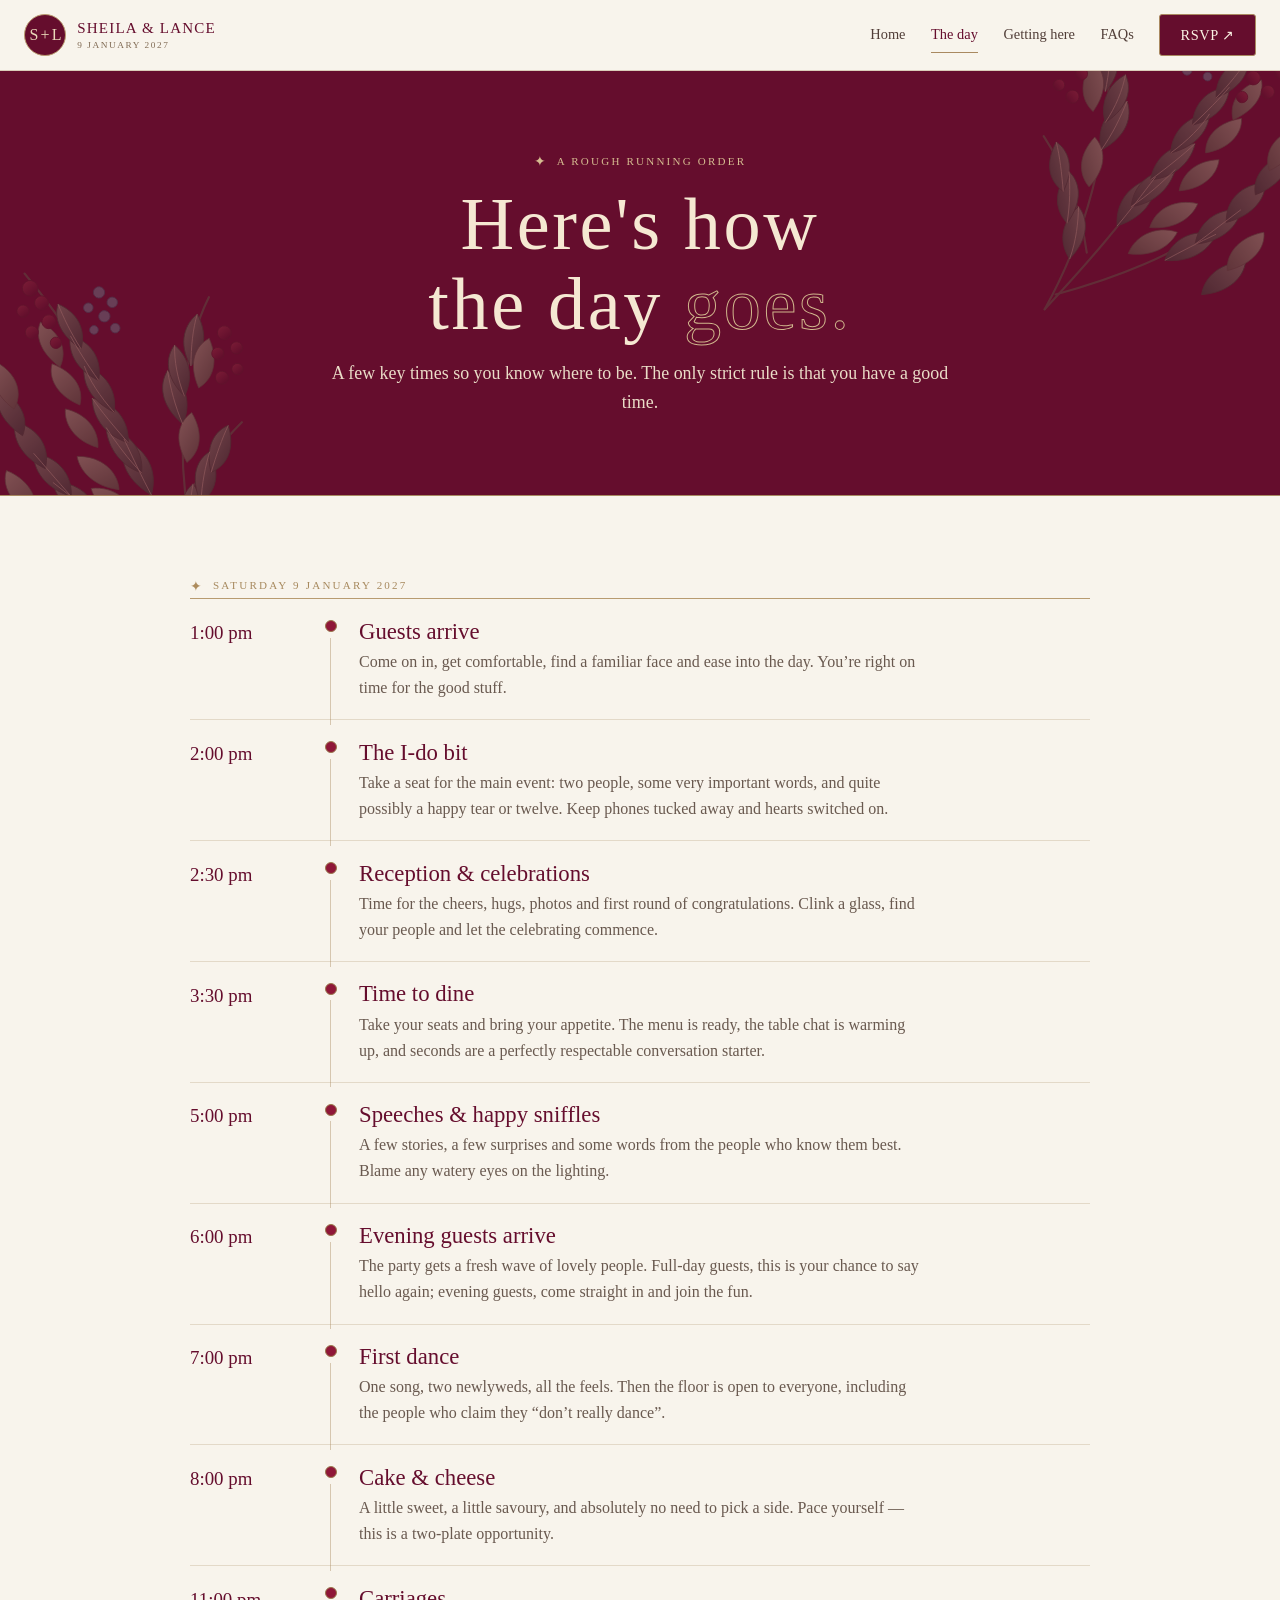
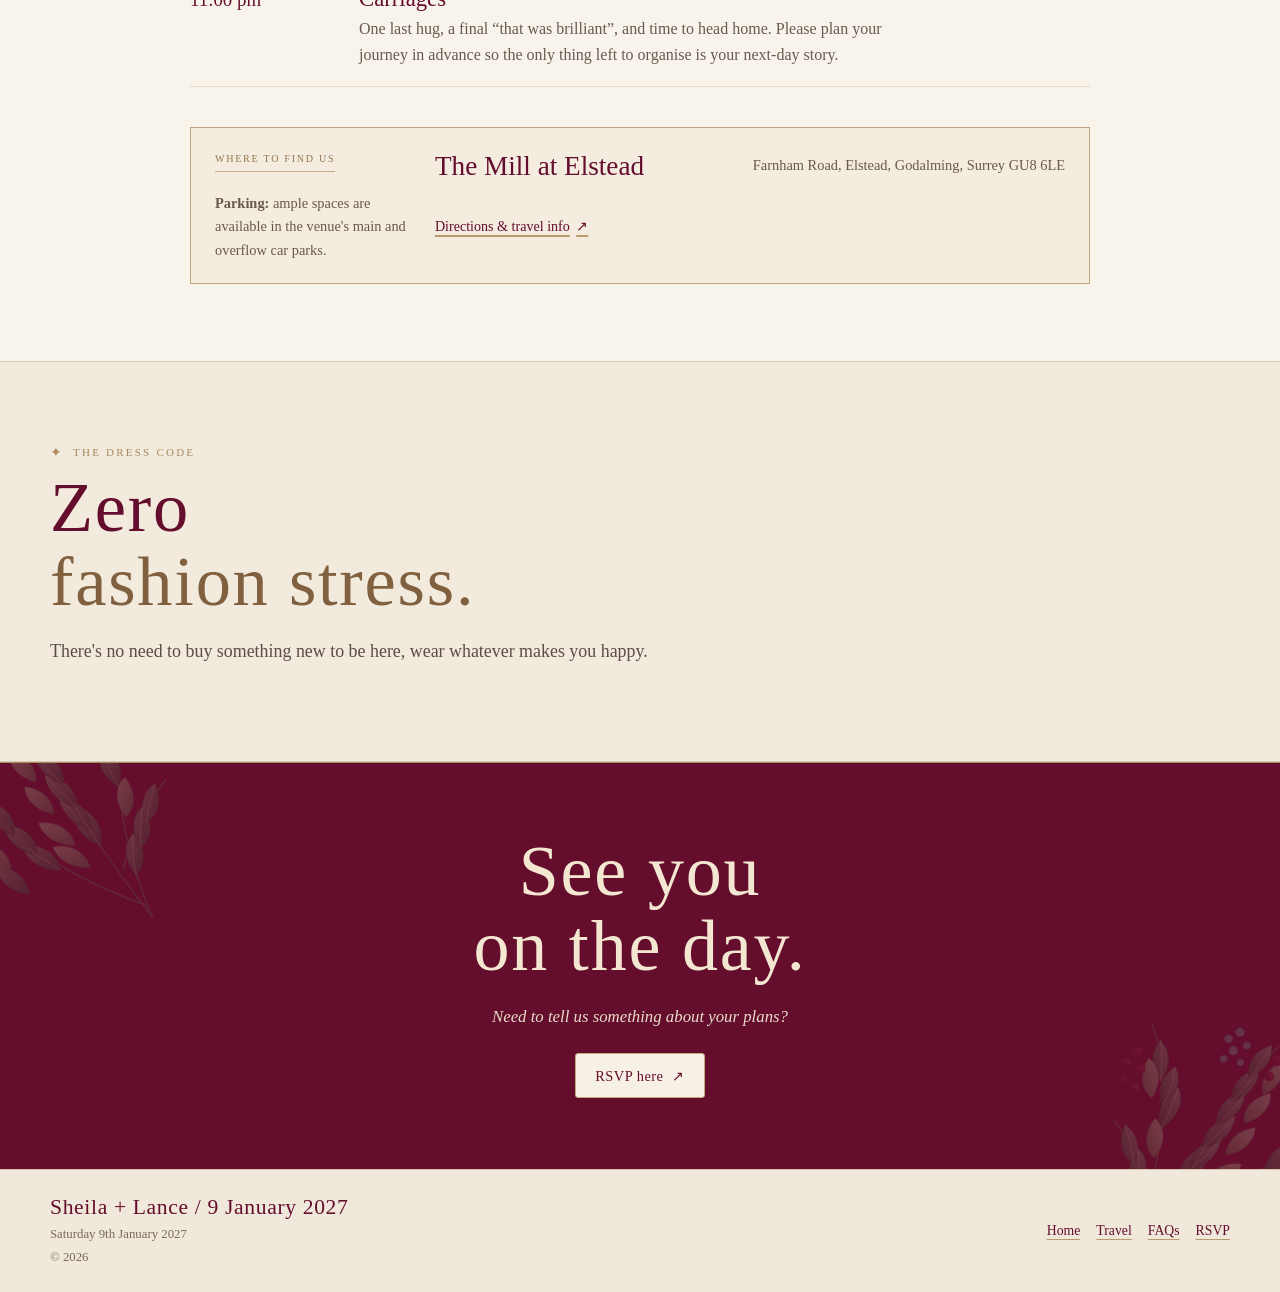
==== commit a3876451: "Polish dress code contrast, favicon and homepage venue photo" ====
--- a/details.html
+++ b/details.html
@@ -3,7 +3,7 @@
 <head>
   <meta charset="utf-8"><meta name="viewport" content="width=device-width, initial-scale=1"><meta name="theme-color" content="#fff8eb">
   <meta name="description" content="The wedding-day schedule, venue details and dress code for Sheila and Lance.">
-  <title>The day — Sheila &amp; Lance</title><link rel="icon" href="./assets/images/sun-scribble.svg" type="image/svg+xml"><link rel="stylesheet" href="./assets/css/styles.css">
+  <title>The day — Sheila &amp; Lance</title><link rel="icon" href="./assets/images/brand-favicon.svg" type="image/svg+xml"><link rel="stylesheet" href="./assets/css/styles.css">
   <script type="module" src="./assets/js/site.js"></script>
 </head>
 <body>
@@ -26,7 +26,7 @@
       </div></div>
       <aside class="side-note"><span class="card-tag">Where to find us</span><h3><span data-wedding-venue>The Mill at Elstead</span></h3><p><span data-wedding-location>Farnham Road, Elstead, Godalming, Surrey GU8 6LE</span></p><p><strong>Parking:</strong> ample spaces are available in the venue's main and overflow car parks.</p><img class="scribble" src="./assets/images/flower-doodle.svg" alt="" aria-hidden="true"><a class="text-link" href="./travel.html">Directions &amp; travel info <span aria-hidden="true">↗</span></a></aside>
     </div></section>
-    <section class="section" id="dress-code" style="background: var(--paper-deep); border-top: 2px solid var(--ink); border-bottom: 2px solid var(--ink);"><div class="container"><div><span class="kicker">The dress code</span><h2 class="display-title" style="font-size:clamp(3rem,7vw,5.6rem)">Zero<br><span class="outline">fashion stress.</span></h2><p class="lede">There's no need to buy something new to be here, wear whatever makes you happy.</p><div class="dress-code" aria-label="Suggested outfit colours"><span class="swatch" style="background:#ff705a" title="Coral"></span><span class="swatch" style="background:#3158ff" title="Blue"></span><span class="swatch" style="background:#f6e94b" title="Yellow"></span><span class="swatch" style="background:#b7e8c7" title="Mint"></span><span class="swatch" style="background:#d9caff" title="Lilac"></span></div></div></div></section>
+    <section class="section" id="dress-code" style="background: var(--paper-deep); border-top: 2px solid var(--ink); border-bottom: 2px solid var(--ink);"><div class="container"><div><span class="kicker">The dress code</span><h2 class="display-title" style="font-size:clamp(3rem,7vw,5.6rem)">Zero<br><span class="outline">fashion stress.</span></h2><p class="lede">There's no need to buy something new to be here, wear whatever makes you happy.</p></div></div></section>
     <section class="closing-band"><div class="container"><h2>See you<br>on the day.</h2><p>Need to tell us something about your plans?</p><a class="btn btn-primary" href="./rsvp.html">RSVP here <span aria-hidden="true">↗</span></a></div></section>
   </main>
   <footer class="site-footer"><div class="container footer-inner"><div><div class="footer-brand">Sheila + Lance / 9 January 2027</div><p>Saturday 9th January 2027</p><p>© <span data-current-year>2026</span></p></div><div class="footer-links"><a href="./index.html">Home</a><a href="./travel.html">Travel</a><a href="./faqs.html">FAQs</a><a href="./rsvp.html">RSVP</a></div></div></footer>
--- a/assets/css/styles.css
+++ b/assets/css/styles.css
@@ -902,9 +902,9 @@
   min-height:clamp(330px,38vw,470px); padding:2rem max(5vw,calc((100vw - 1180px)/2));
   overflow:hidden; background:#5d4337;
 }
-.travel-hero::after { content:""; position:absolute; inset:0; z-index:0; background:linear-gradient(90deg,rgba(25,20,18,.05) 20%,rgba(28,17,20,.18) 54%,rgba(23,9,17,.35)); pointer-events:none; }
-.travel-hero-image { position:absolute; inset:0; z-index:-1; width:100%; height:100%; object-fit:cover; object-position:center 55%; }
-.travel-hero-copy { position:relative; z-index:1; width:min(390px,100%); padding:2rem 2.15rem; border:1px solid #c5a879; background:var(--blue); color:#f6ecd9; box-shadow:0 12px 28px rgba(32,18,17,.18); }
+.travel-hero::after { content:""; position:absolute; inset:0; z-index:1; background:linear-gradient(90deg,rgba(25,20,18,.05) 20%,rgba(28,17,20,.18) 54%,rgba(23,9,17,.35)); pointer-events:none; }
+.travel-hero-image { position:absolute; inset:0; z-index:0; width:100%; height:100%; object-fit:cover; object-position:center 55%; }
+.travel-hero-copy { position:relative; z-index:2; width:min(390px,100%); padding:2rem 2.15rem; border:1px solid #c5a879; background:var(--blue); color:#f6ecd9; box-shadow:0 12px 28px rgba(32,18,17,.18); }
 .travel-hero-copy .kicker,.travel-hero-copy .kicker::before { color:#d3b98e; }
 .travel-hero-copy .display-title { color:#f6ead3; font-size:clamp(2.7rem,4.5vw,4.1rem); line-height:1.03; }
 .travel-hero-copy .display-title .outline { -webkit-text-stroke-color:#d2b68b; }
@@ -1087,3 +1087,10 @@
 @media (prefers-reduced-motion:reduce) {
   *,*::before,*::after { scroll-behavior:auto !important; animation-duration:.01ms !important; animation-iteration-count:1 !important; transition-duration:.01ms !important; }
 }
+
+
+/* Dress-code heading contrast: retain antique gold, remove the pale outline effect. */
+#dress-code .display-title .outline {
+  color: #80603f;
+  -webkit-text-stroke: 0;
+}
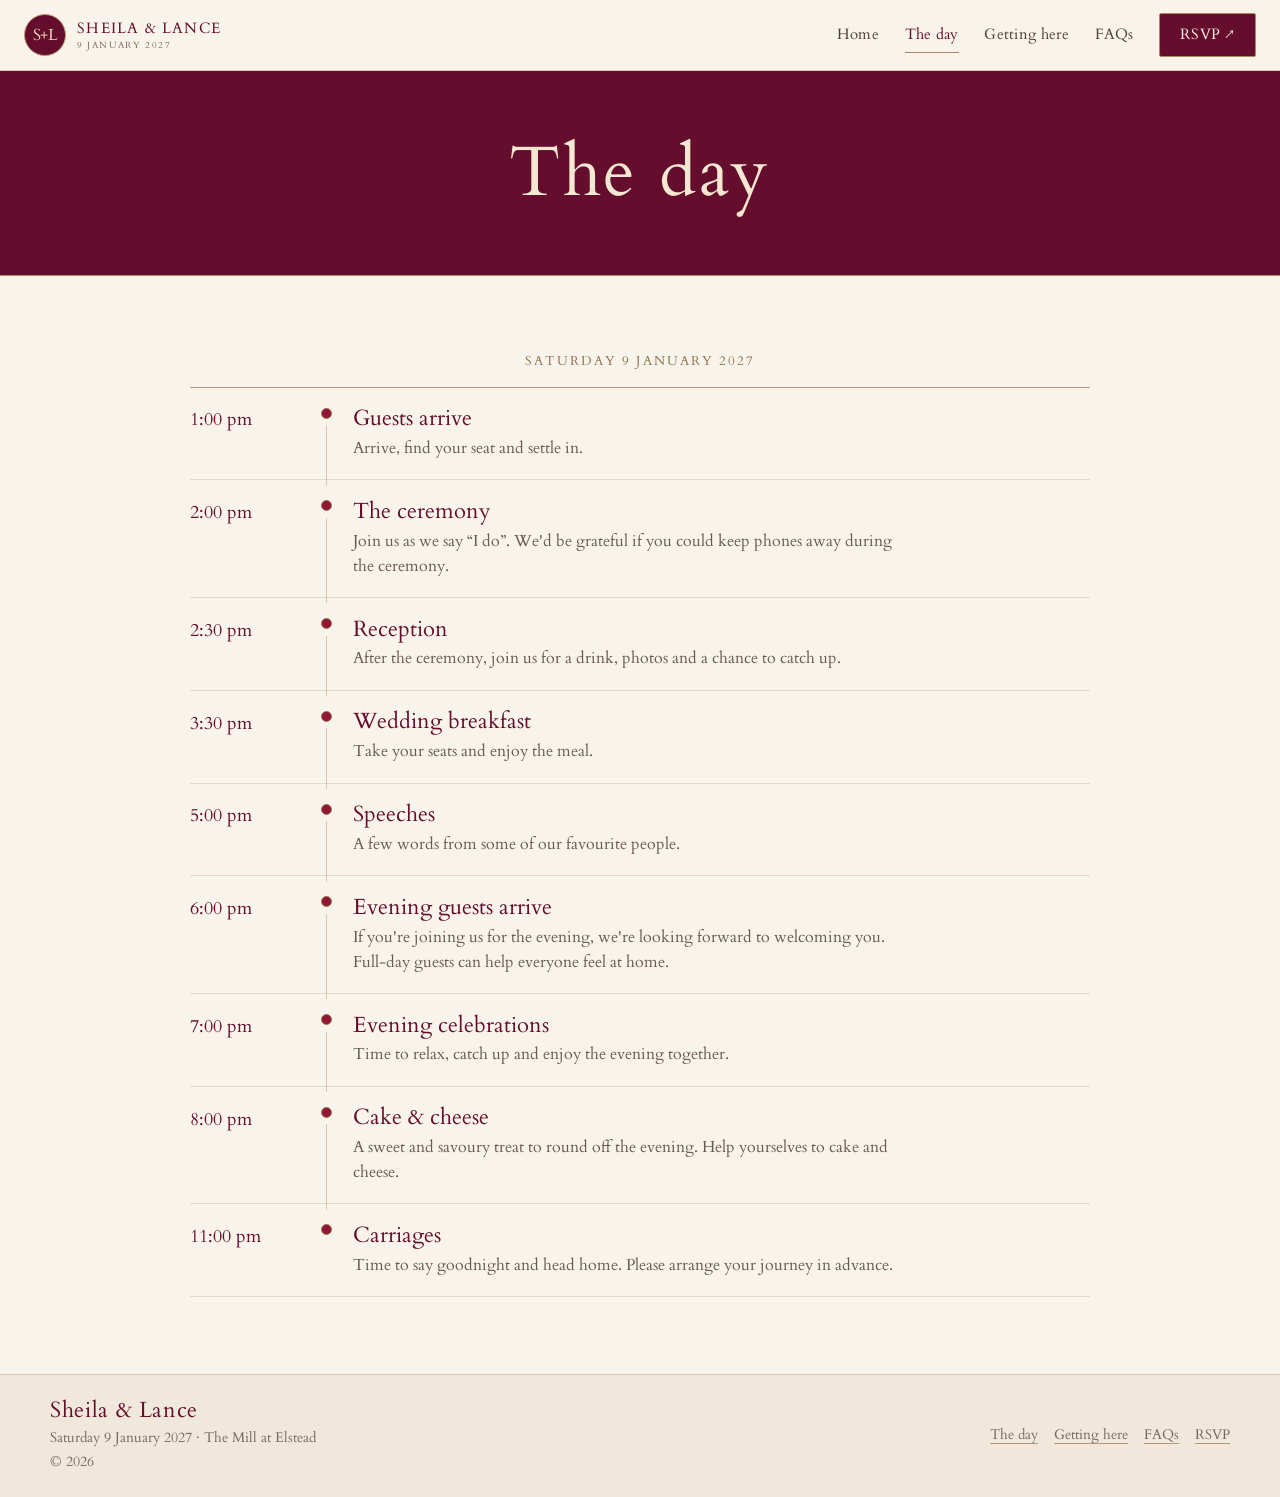
==== commit 629afceb: "Apply supplied wedding branding and refresh site copy" ====
--- a/details.html
+++ b/details.html
@@ -1,33 +1,30 @@
 <!doctype html>
-<html lang="en-GB">
-<head>
-  <meta charset="utf-8"><meta name="viewport" content="width=device-width, initial-scale=1"><meta name="theme-color" content="#fff8eb">
-  <meta name="description" content="The wedding-day schedule, venue details and dress code for Sheila and Lance.">
-  <title>The day — Sheila &amp; Lance</title><link rel="icon" href="./assets/images/brand-favicon.svg" type="image/svg+xml"><link rel="stylesheet" href="./assets/css/styles.css">
-  <script type="module" src="./assets/js/site.js"></script>
+<html lang="en-GB"><head>
+<meta charset="utf-8"><meta name="viewport" content="width=device-width, initial-scale=1"><meta name="theme-color" content="#f8f4ec">
+<meta name="description" content="The schedule for Sheila and Lance's wedding on Saturday 9 January 2027."><title>The day — Sheila &amp; Lance</title>
+<link rel="icon" href="./assets/images/brand-favicon.svg" type="image/svg+xml">
+<link rel="preconnect" href="https://fonts.googleapis.com"><link rel="preconnect" href="https://fonts.gstatic.com" crossorigin>
+<link href="https://fonts.googleapis.com/css2?family=Cardo:ital,wght@0,400;0,700;1,400;1,700&display=swap" rel="stylesheet">
+<link rel="stylesheet" href="./assets/css/styles.css?v=20261108-1">
+<script type="module" src="./assets/js/site.js"></script>
 </head>
-<body>
-  <a class="skip-link" href="#main">Skip to content</a>
-  <div class="top-ticker" aria-label="Wedding announcement"><div class="ticker-track" aria-hidden="true"><span>Love is in the air <b>✳</b> Snacks, speeches, sparkle <b>✳</b> Good shoes, good mood <b>✳</b></span><span>Love is in the air <b>✳</b> Snacks, speeches, sparkle <b>✳</b> Good shoes, good mood <b>✳</b></span><span>Love is in the air <b>✳</b> Snacks, speeches, sparkle <b>✳</b> Good shoes, good mood <b>✳</b></span></div></div>
-  <header class="site-header"><div class="nav-wrap"><a class="brand" href="./index.html" aria-label="Sheila and Lance, home"><span class="brand-mark">S + L</span><span class="brand-copy">Sheila &amp; Lance<small>9 January 2027</small></span></a><button class="menu-toggle" type="button" data-menu-toggle aria-expanded="false" aria-controls="site-nav" aria-label="Open navigation menu">☰</button><nav class="site-nav" id="site-nav" data-site-nav aria-label="Main navigation"><a href="./index.html">Home</a><a href="./details.html" aria-current="page">The day</a><a href="./travel.html">Getting here</a><a href="./faqs.html">FAQs</a><a class="nav-rsvp" href="./rsvp.html">RSVP <span aria-hidden="true">↗</span></a></nav></div></header>
-  <main id="main">
-    <section class="page-hero page-hero-day"><div class="container"><span class="kicker">A rough running order</span><h1 class="display-title">Here's how<br>the day <span class="outline">goes.</span></h1><p class="lede">A few key times so you know where to be. The only strict rule is that you have a good time.</p></div></section>
-    <section class="section"><div class="container details-layout">
-      <div><span class="kicker">Saturday 9 January 2027</span><div class="timeline" aria-label="Wedding day schedule">
-        <div class="timeline-item"><div class="timeline-time">1:00 pm</div><div class="timeline-marker" aria-hidden="true"></div><div class="timeline-copy"><h3>Guests arrive</h3><p>Come on in, get comfortable, find a familiar face and ease into the day. You’re right on time for the good stuff.</p></div></div>
-        <div class="timeline-item"><div class="timeline-time">2:00 pm</div><div class="timeline-marker" aria-hidden="true"></div><div class="timeline-copy"><h3>The I-do bit</h3><p>Take a seat for the main event: two people, some very important words, and quite possibly a happy tear or twelve. Keep phones tucked away and hearts switched on.</p></div></div>
-        <div class="timeline-item"><div class="timeline-time">2:30 pm</div><div class="timeline-marker" aria-hidden="true"></div><div class="timeline-copy"><h3>Reception &amp; celebrations</h3><p>Time for the cheers, hugs, photos and first round of congratulations. Clink a glass, find your people and let the celebrating commence.</p></div></div>
-        <div class="timeline-item"><div class="timeline-time">3:30 pm</div><div class="timeline-marker" aria-hidden="true"></div><div class="timeline-copy"><h3>Time to dine</h3><p>Take your seats and bring your appetite. The menu is ready, the table chat is warming up, and seconds are a perfectly respectable conversation starter.</p></div></div>
-        <div class="timeline-item"><div class="timeline-time">5:00 pm</div><div class="timeline-marker" aria-hidden="true"></div><div class="timeline-copy"><h3>Speeches &amp; happy sniffles</h3><p>A few stories, a few surprises and some words from the people who know them best. Blame any watery eyes on the lighting.</p></div></div>
-        <div class="timeline-item"><div class="timeline-time">6:00 pm</div><div class="timeline-marker" aria-hidden="true"></div><div class="timeline-copy"><h3>Evening guests arrive</h3><p>The party gets a fresh wave of lovely people. Full-day guests, this is your chance to say hello again; evening guests, come straight in and join the fun.</p></div></div>
-        <div class="timeline-item"><div class="timeline-time">7:00 pm</div><div class="timeline-marker" aria-hidden="true"></div><div class="timeline-copy"><h3>First dance</h3><p>One song, two newlyweds, all the feels. Then the floor is open to everyone, including the people who claim they “don’t really dance”.</p></div></div>
-        <div class="timeline-item"><div class="timeline-time">8:00 pm</div><div class="timeline-marker" aria-hidden="true"></div><div class="timeline-copy"><h3>Cake &amp; cheese</h3><p>A little sweet, a little savoury, and absolutely no need to pick a side. Pace yourself — this is a two-plate opportunity.</p></div></div>
-        <div class="timeline-item"><div class="timeline-time">11:00 pm</div><div class="timeline-marker" aria-hidden="true"></div><div class="timeline-copy"><h3>Carriages</h3><p>One last hug, a final “that was brilliant”, and time to head home. Please plan your journey in advance so the only thing left to organise is your next-day story.</p></div></div>
-      </div></div>
-      <aside class="side-note"><span class="card-tag">Where to find us</span><h3><span data-wedding-venue>The Mill at Elstead</span></h3><p><span data-wedding-location>Farnham Road, Elstead, Godalming, Surrey GU8 6LE</span></p><p><strong>Parking:</strong> ample spaces are available in the venue's main and overflow car parks.</p><img class="scribble" src="./assets/images/flower-doodle.svg" alt="" aria-hidden="true"><a class="text-link" href="./travel.html">Directions &amp; travel info <span aria-hidden="true">↗</span></a></aside>
-    </div></section>
-    <section class="section" id="dress-code" style="background: var(--paper-deep); border-top: 2px solid var(--ink); border-bottom: 2px solid var(--ink);"><div class="container"><div><span class="kicker">The dress code</span><h2 class="display-title" style="font-size:clamp(3rem,7vw,5.6rem)">Zero<br><span class="outline">fashion stress.</span></h2><p class="lede">There's no need to buy something new to be here, wear whatever makes you happy.</p></div></div></section>
-    <section class="closing-band"><div class="container"><h2>See you<br>on the day.</h2><p>Need to tell us something about your plans?</p><a class="btn btn-primary" href="./rsvp.html">RSVP here <span aria-hidden="true">↗</span></a></div></section>
-  </main>
-  <footer class="site-footer"><div class="container footer-inner"><div><div class="footer-brand">Sheila + Lance / 9 January 2027</div><p>Saturday 9th January 2027</p><p>© <span data-current-year>2026</span></p></div><div class="footer-links"><a href="./index.html">Home</a><a href="./travel.html">Travel</a><a href="./faqs.html">FAQs</a><a href="./rsvp.html">RSVP</a></div></div></footer>
-</body></html>+<body><a class="skip-link" href="#main">Skip to content</a>
+<header class="site-header"><div class="nav-wrap">
+<a class="brand" href="./index.html" aria-label="Sheila and Lance, home"><span class="brand-mark">S+L</span><span class="brand-copy">Sheila &amp; Lance<small>9 January 2027</small></span></a>
+<button class="menu-toggle" type="button" data-menu-toggle aria-expanded="false" aria-controls="site-nav" aria-label="Open navigation menu">☰</button>
+<nav class="site-nav" id="site-nav" data-site-nav aria-label="Main navigation">
+<a href="./index.html">Home</a><a href="./details.html" aria-current="page">The day</a><a href="./travel.html">Getting here</a><a href="./faqs.html">FAQs</a><a class="nav-rsvp" href="./rsvp.html">RSVP <span aria-hidden="true">↗</span></a>
+</nav></div></header>
+<main id="main"><section class="page-hero page-hero-day"><div class="container"><h1 class="display-title">The day</h1></div></section>
+<section class="section"><div class="container details-layout"><div class="details-timeline-wrap"><p class="timeline-date">Saturday 9 January 2027</p>
+<div class="timeline" aria-label="Wedding day schedule">
+<div class="timeline-item"><div class="timeline-time">1:00 pm</div><div class="timeline-marker" aria-hidden="true"></div><div class="timeline-copy"><h3>Guests arrive</h3><p>Arrive, find your seat and settle in.</p></div></div>
+<div class="timeline-item"><div class="timeline-time">2:00 pm</div><div class="timeline-marker" aria-hidden="true"></div><div class="timeline-copy"><h3>The ceremony</h3><p>Join us as we say “I do”. We'd be grateful if you could keep phones away during the ceremony.</p></div></div>
+<div class="timeline-item"><div class="timeline-time">2:30 pm</div><div class="timeline-marker" aria-hidden="true"></div><div class="timeline-copy"><h3>Reception</h3><p>After the ceremony, join us for a drink, photos and a chance to catch up.</p></div></div>
+<div class="timeline-item"><div class="timeline-time">3:30 pm</div><div class="timeline-marker" aria-hidden="true"></div><div class="timeline-copy"><h3>Wedding breakfast</h3><p>Take your seats and enjoy the meal.</p></div></div>
+<div class="timeline-item"><div class="timeline-time">5:00 pm</div><div class="timeline-marker" aria-hidden="true"></div><div class="timeline-copy"><h3>Speeches</h3><p>A few words from some of our favourite people.</p></div></div>
+<div class="timeline-item"><div class="timeline-time">6:00 pm</div><div class="timeline-marker" aria-hidden="true"></div><div class="timeline-copy"><h3>Evening guests arrive</h3><p>If you're joining us for the evening, we're looking forward to welcoming you. Full-day guests can help everyone feel at home.</p></div></div>
+<div class="timeline-item"><div class="timeline-time">7:00 pm</div><div class="timeline-marker" aria-hidden="true"></div><div class="timeline-copy"><h3>Evening celebrations</h3><p>Time to relax, catch up and enjoy the evening together.</p></div></div>
+<div class="timeline-item"><div class="timeline-time">8:00 pm</div><div class="timeline-marker" aria-hidden="true"></div><div class="timeline-copy"><h3>Cake &amp; cheese</h3><p>A sweet and savoury treat to round off the evening. Help yourselves to cake and cheese.</p></div></div>
+<div class="timeline-item"><div class="timeline-time">11:00 pm</div><div class="timeline-marker" aria-hidden="true"></div><div class="timeline-copy"><h3>Carriages</h3><p>Time to say goodnight and head home. Please arrange your journey in advance.</p></div></div>
+</div></div></div></section></main><footer class="site-footer"><div class="container footer-inner"><div><div class="footer-brand">Sheila &amp; Lance</div><p>Saturday 9 January 2027 · The Mill at Elstead</p><p>© <span data-current-year>2026</span></p></div><div class="footer-links"><a href="./details.html">The day</a><a href="./travel.html">Getting here</a><a href="./faqs.html">FAQs</a><a href="./rsvp.html">RSVP</a></div></div></footer></body></html>
--- a/assets/css/styles.css
+++ b/assets/css/styles.css
@@ -153,8 +153,6 @@
 .side-note h3 { margin: 0 0 .7rem; font: 2rem/.95 var(--font-display); text-transform: uppercase; }
 .side-note .scribble { display: block; width: 88px; margin-left: auto; }
 .side-note.yellow { background: var(--yellow); }
-.dress-code { display: flex; gap: .6rem; flex-wrap: wrap; margin: 1rem 0; }
-.swatch { width: 35px; height: 35px; border: 2px solid var(--ink); border-radius: 50%; }
 
 .travel-grid { display: grid; grid-template-columns: repeat(2, minmax(0, 1fr)); gap: 1.2rem; }
 .travel-card { min-height: 225px; }
@@ -1094,3 +1092,164 @@
   color: #80603f;
   -webkit-text-stroke: 0;
 }
+
+
+/* RSVP guest-name QA: keep fieldset legends fully visible above each guest's choices. */
+.guest-rsvp-card { min-width: 0; overflow: visible; padding-top: 1.35rem; }
+.guest-rsvp-card legend {
+  display: flex; align-items: baseline; flex-wrap: wrap; gap: .55rem;
+  float: left; width: 100%; margin: 0 0 .95rem; padding: .2rem .1rem .35rem; line-height: 1.35;
+}
+.guest-rsvp-card legend + * { clear: both; }
+.guest-rsvp-name {
+  display: inline-block; min-width: 0; margin: 0; color: var(--blue);
+  font: 400 1.4rem/1.3 var(--font-display); overflow-wrap: anywhere;
+}
+.guest-type-tag { flex: 0 0 auto; align-self: center; }
+@media (max-width: 640px) {
+  .guest-rsvp-card { padding-top: 1.2rem; }
+  .guest-rsvp-card legend { margin-bottom: .8rem; }
+  .guest-rsvp-name { font-size: 1.25rem; }
+}
+
+
+/* Designer refresh — Cardo typography, invitation-led layout and supplied watercolour artwork. */
+:root {
+  --font-display: "Coldiac", "Cardo", Georgia, serif;
+  --font-body: "Cardo", Georgia, serif;
+  --paper: #f8f4ec; --paper-deep: #eee5d7; --ink: #4b1727;
+  --blue: #650d2d; --blue-dark: #4b0922; --coral: #a98960;
+  --yellow: #c8ad80; --line: rgba(105,65,58,.22);
+}
+body { font-family: var(--font-body); background: var(--paper); color: #463834; }
+main { overflow: visible; }
+.top-ticker { display: none !important; }
+.site-header { background: #f8f4ec; border-bottom: 1px solid rgba(160,129,91,.35); }
+.site-nav a { font: 400 .95rem/1.3 var(--font-body); letter-spacing: .02em; }
+.site-nav .nav-rsvp { border: 1px solid #a98960; border-radius: 2px; background: var(--blue); box-shadow: none; color: #f7eddd; }
+.brand { letter-spacing: .02em; }
+.brand-mark { width: 42px; height: 42px; border: 1px solid #b99b70; border-radius: 50%; background: var(--blue); color: #ead9b9; box-shadow: none; transform: none; font: 1rem/1 var(--font-display); }
+.brand-copy { color: var(--blue); font: 500 .94rem/1.1 var(--font-display); letter-spacing: .08em; }
+.brand-copy small { color: #806b54; font: 500 .58rem/1.1 var(--font-body); letter-spacing: .17em; }
+.kicker::before { content: none; }
+.kicker { color: #9a7a57; font: 400 .7rem/1.4 var(--font-body); letter-spacing: .16em; }
+.display-title { color: var(--blue); font: 400 clamp(2.8rem,6vw,5rem)/1.08 var(--font-display); text-transform: none; letter-spacing: .015em; }
+.display-title .outline { color: inherit; -webkit-text-stroke: 0; }
+.lede { font: 400 clamp(1rem,1.5vw,1.16rem)/1.65 var(--font-body); color: #5d4d45; }
+.section { padding: clamp(3rem,6vw,5rem) 0; }
+.section-heading { margin-bottom: 1.5rem; }
+.section-heading h2 { color: var(--blue); font: 400 clamp(2rem,4vw,3.4rem)/1.12 var(--font-display); text-transform: none; }
+.section-heading p { color: #766459; font: 400 1rem/1.6 var(--font-body); max-width: none; }
+.btn,.btn-primary,.btn-coral {
+  min-height: 45px; padding: .72rem 1.25rem; border: 1px solid #aa895f;
+  border-radius: 2px; box-shadow: none; font: 400 .95rem/1.25 var(--font-body);
+  letter-spacing: .025em; transition: background .16s ease,color .16s ease;
+}
+.btn { background: transparent; color: var(--blue); }
+.btn:hover { transform: none; background: #eee4d5; box-shadow: none; }
+.btn-primary,.site-nav .nav-rsvp { background: var(--blue); color: #fbf2e4; }
+.btn-primary:hover { background: #7c1a3a; color: white; }
+
+/* Home: supplied logo on burgundy stationery, with supplied portrait inside the watercolour frame. */
+.hero-invitation { padding: clamp(2.3rem,5vw,4rem) 0; background: var(--paper); }
+.hero-invitation .hero-grid { grid-template-columns: minmax(0,1fr) minmax(320px,.95fr); gap: clamp(2rem,5vw,4.5rem); align-items: center; }
+.hero-invitation .hero-copy {
+  padding: clamp(1.5rem,4vw,2.7rem); background: var(--blue);
+  border: 1px solid #c8ad80; box-shadow: 0 12px 28px rgba(60,23,34,.1); color: #f7eddd;
+}
+.hero-wordmark { display: block; width: min(100%,570px); height: auto; margin: 0 auto 1.2rem; }
+.hero-invitation .lede { color: #f0e4d0; max-width: 500px; font-size: clamp(1.05rem,1.7vw,1.24rem); }
+.hero-invitation .hero-date { display: block; margin: 1.25rem 0 .3rem; color: #dec69d; font: 400 .78rem/1.4 var(--font-body); letter-spacing: .16em; text-transform: uppercase; }
+.hero-venue { color: #e8d8bd; font: 400 .9rem/1.45 var(--font-body); letter-spacing: .05em; }
+.hero-invitation .button-row { gap: .7rem; margin-top: 1.3rem; }
+.hero-invitation .btn { border-color: #c8ad80; color: #f8efdf; }
+.hero-invitation .btn-primary { background: #f3e8d3; color: var(--blue); }
+.hero-invitation .btn-light { background: transparent; }
+.hero-invitation .btn:hover { background: #e8d9bf; color: var(--blue); }
+.hero-art { position: relative; width: min(100%,455px); min-height: 0; aspect-ratio: 978 / 1212; margin: 0 auto; isolation: isolate; }
+.hero-couple-photo { position: absolute; z-index: 1; top: 18%; left: 9%; width: 82%; height: 67%; object-fit: cover; object-position: center 43%; }
+.hero-floral-frame { position: absolute; z-index: 2; inset: 0; width: 100%; height: 100%; object-fit: contain; pointer-events: none; }
+.countdown-band { padding: 1.5rem 0; background: var(--blue); border-block: 1px solid #a98960; }
+.countdown-band::before,.countdown-band::after { content: none; }
+.countdown-panel { max-width: 780px; margin: 0 auto; padding: .2rem .5rem; border: 0; background: transparent; box-shadow: none; transform: none; color: #f7eddd; }
+.countdown-label { color: #e1cda9; font: 400 .72rem/1.4 var(--font-body); letter-spacing: .16em; text-transform: uppercase; }
+.countdown-grid { gap: 1rem; }
+.time-unit strong { color: #fff8ed; font: 400 clamp(1.7rem,3.3vw,2.5rem)/1 var(--font-display); }
+.time-unit span { color: #dfc8a2; font: 400 .64rem/1.2 var(--font-body); }
+.home-details { padding-top: clamp(2.7rem,5vw,4rem); }
+.quick-grid { display: grid; grid-template-columns: repeat(3,minmax(0,1fr)); gap: 1.1rem; }
+.quick-card,.quick-card:nth-child(n) { padding: 1.5rem; border: 1px solid rgba(164,134,93,.38); border-radius: 0; background: rgba(255,253,248,.72); box-shadow: none; transform: none; }
+.quick-card h3 { color: var(--blue); font: 400 1.65rem/1.2 var(--font-display); text-transform: none; }
+.quick-card p { color: #68584e; font: 400 .98rem/1.6 var(--font-body); }
+.quick-illustration { display: none; }
+.home-location-links { display: grid; gap: .45rem; margin-top: .8rem; }
+.text-link { color: var(--blue); font: 400 .9rem/1.45 var(--font-body); text-underline-offset: 4px; text-decoration-color: #b99b70; }
+.home-faqs { background: #f0e8dc; }
+.home-faqs .section-heading { display: flex; justify-content: space-between; align-items: end; }
+.home-faq-more { margin-top: 1.4rem; text-align: right; }
+
+/* Interior pages: simple title panels, no breadcrumbs or outlined display type. */
+.page-hero { min-height: 0; padding: clamp(2.5rem,5vw,3.8rem) 0; background: var(--blue); text-align: center; border-bottom: 1px solid #ad8d62; }
+.page-hero .display-title { margin: .2rem auto; color: #f5e8d2; font: 400 clamp(2.8rem,5.5vw,4.7rem)/1.08 var(--font-display); text-transform: none; }
+.page-hero .lede { margin: .65rem auto 0; color: #eadcc7; }
+.page-hero::before,.page-hero::after { content: none; }
+.timeline-date { margin: 0 0 1rem; color: #927450; font: 400 .8rem/1.4 var(--font-body); letter-spacing: .16em; text-transform: uppercase; text-align: center; }
+.details-layout { display: block; }
+.details-timeline-wrap { width: min(900px,100%); margin: 0 auto; }
+.timeline { border-top: 1px solid #b89b70; }
+.timeline-item { grid-template-columns: 110px 24px minmax(0,1fr); gap: .9rem; padding: 1.1rem 0; border-bottom: 1px solid rgba(164,134,93,.25); }
+.timeline-time { color: var(--blue); font: 400 1.15rem/1.3 var(--font-display); text-transform: none; }
+.timeline-marker::before { width: 9px; height: 9px; border: 1px solid #9b784d; background: #8f1738; }
+.timeline-marker::after { background: rgba(167,135,91,.4); }
+.timeline-copy h3 { color: var(--blue); font: 400 1.35rem/1.25 var(--font-display); text-transform: none; }
+.timeline-copy p { margin-top: .3rem; color: #69594f; font: 400 .97rem/1.6 var(--font-body); }
+.travel-hero { min-height: clamp(290px,34vw,410px); }
+.travel-hero-copy { width: min(390px,100%); padding: 1.8rem 2rem; border: 1px solid #c5a879; background: var(--blue); }
+.travel-hero-copy .display-title { color: #f6ead3; font: 400 clamp(2.6rem,4.3vw,3.7rem)/1.08 var(--font-display); }
+.travel-hero-copy .lede { color: #eee0ca; font: 400 1rem/1.55 var(--font-body); }
+.venue-intro { scroll-margin-top: 100px; }
+.travel-card,.travel-card:nth-child(n) { background: transparent; border-top: 1px solid rgba(164,134,93,.3); box-shadow: none; }
+.travel-card h3 { color: var(--blue); font: 400 1.45rem/1.2 var(--font-display); text-transform: none; }
+.travel-card p { color: #67584e; font: 400 .96rem/1.6 var(--font-body); }
+.faq-layout { display: block; width: min(900px,100%); margin-inline: auto; }
+.faq-list { border-top: 1px solid #b99b70; }
+.faq-item { border-bottom: 1px solid rgba(164,134,93,.34); }
+.faq-item summary { padding: 1.05rem 3.2rem 1.05rem .15rem; color: var(--blue); font: 400 1.18rem/1.4 var(--font-display); }
+.faq-item summary::after { border: 1px solid #ac8d62; border-radius: 50%; background: transparent; color: var(--blue); }
+.faq-item[open] summary::after { background: var(--blue); color: #f8efe0; }
+.faq-answer { max-width: 790px; padding: 0 .4rem 1.1rem .15rem; color: #68584e; font: 400 .97rem/1.6 var(--font-body); }
+.faq-answer a { color: var(--blue); text-decoration-color: #b99b70; }
+.closing-band { display: none !important; }
+.site-footer { padding: 1.5rem 0; border-top: 1px solid rgba(164,134,93,.35); background: #f0e8db; color: var(--blue); }
+.footer-brand { color: var(--blue); font: 400 1.35rem/1.15 var(--font-display); text-transform: none; }
+.footer-inner p,.footer-links a { color: #78695d; font: 400 .85rem/1.45 var(--font-body); }
+.rsvp-paper .rsvp-error .kicker { display: none; }
+.rsvp-paper .rsvp-title { font: 400 clamp(2.6rem,5.6vw,4.3rem)/1.08 var(--font-display); text-transform: none; }
+.rsvp-paper .rsvp-content .kicker { display: none; }
+
+@media (max-width: 860px) {
+  .hero-invitation .hero-grid { grid-template-columns: minmax(0,1fr) minmax(290px,.9fr); gap: 1.3rem; }
+}
+@media (max-width: 640px) {
+  .hero-invitation { padding: 1.5rem 0 2rem; }
+  .hero-invitation .hero-grid { grid-template-columns: 1fr; gap: 1.2rem; }
+  .hero-invitation .hero-copy { padding: 1.4rem 1.1rem; }
+  .hero-wordmark { max-width: 430px; }
+  .hero-art { width: min(100%,370px); }
+  .hero-invitation .button-row { display: grid; grid-template-columns: repeat(2,minmax(0,1fr)); }
+  .hero-invitation .button-row .btn:first-child { grid-column: 1 / -1; }
+  .quick-grid { grid-template-columns: 1fr; gap: .8rem; }
+  .home-faqs .section-heading { display: block; }
+  .home-faq-more { text-align: left; }
+  .page-hero { padding: 2.4rem 0; }
+  .page-hero .display-title { font-size: clamp(2.5rem,11vw,3.7rem); }
+  .timeline-item { grid-template-columns: 74px 14px minmax(0,1fr); gap: .45rem; padding: .9rem 0; }
+  .timeline-time { font-size: .98rem; }
+  .timeline-copy h3 { font-size: 1.15rem; }
+  .timeline-copy p { font-size: .88rem; }
+  .travel-hero { min-height: 360px; align-items: end; justify-content: center; padding: 1rem; }
+  .travel-hero-copy { width: min(420px,100%); padding: 1.3rem 1.1rem; }
+  .venue-intro { grid-template-columns: 1fr; gap: 1rem; }
+  .faq-item summary { font-size: 1.05rem; }
+  .rsvp-shell { width: calc(100% - 1.5rem); }
+}
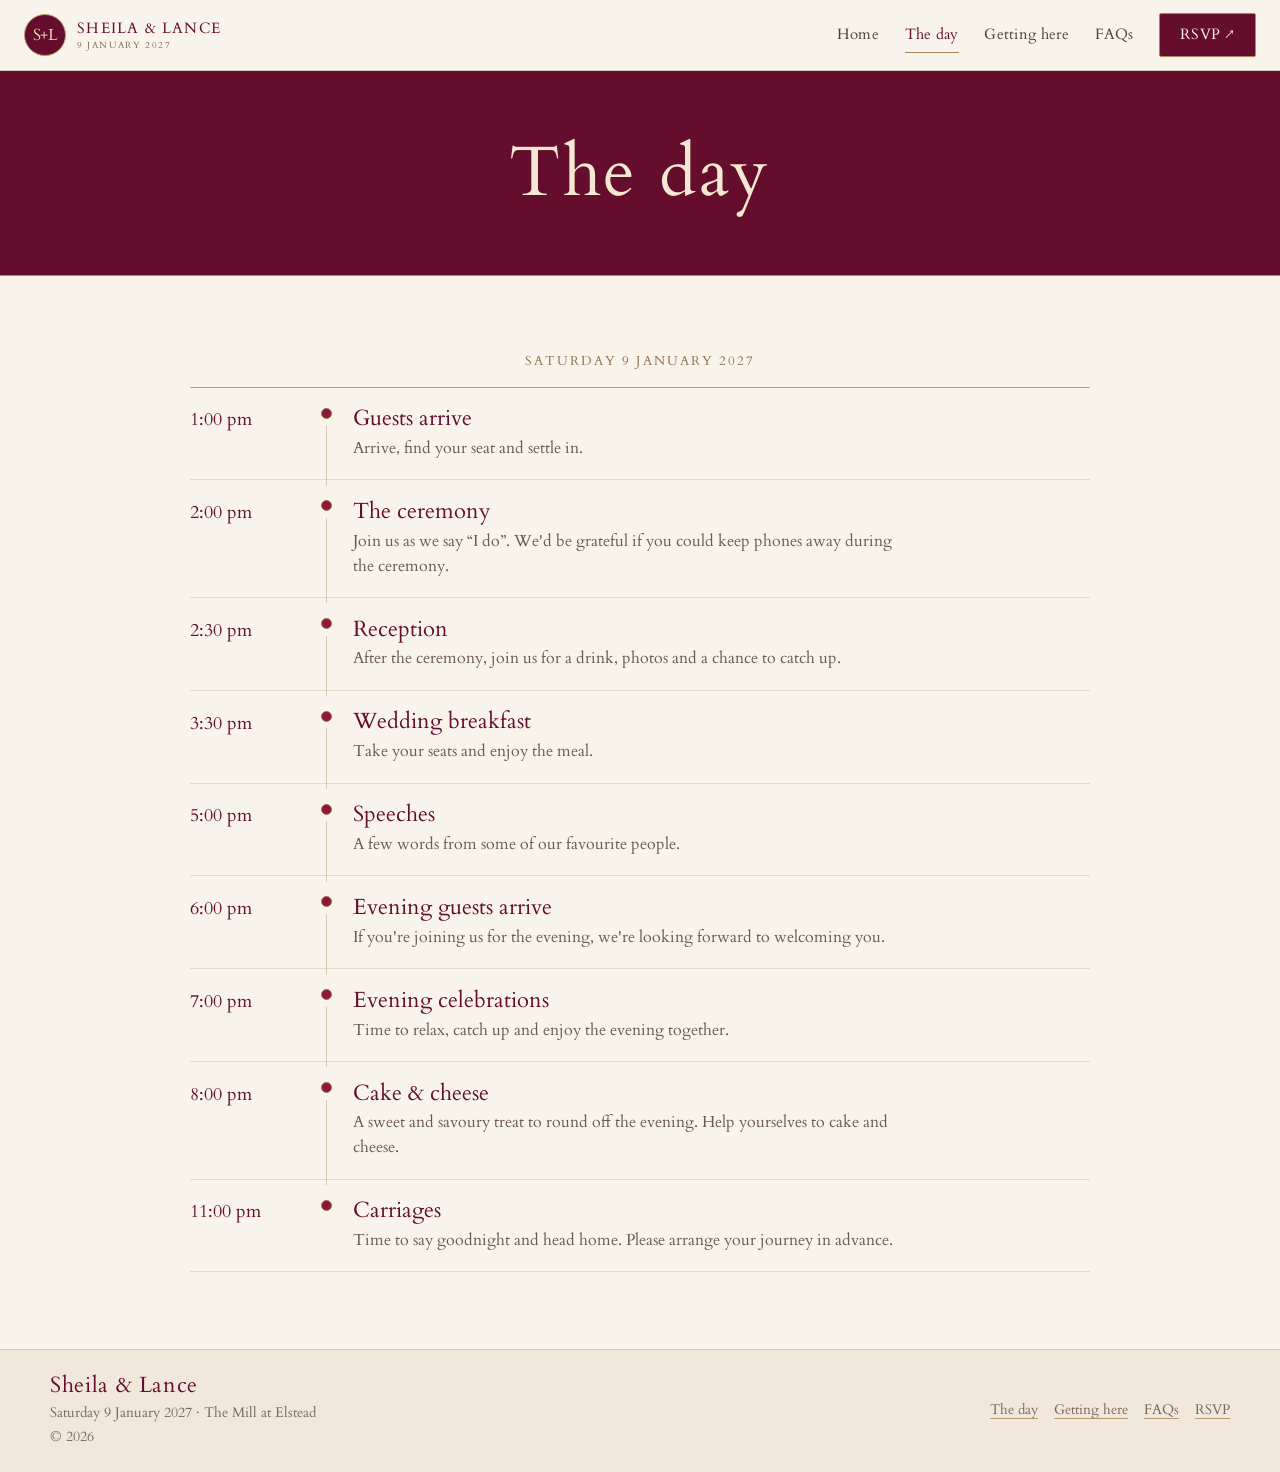
==== commit 3e5d7669: "Update details.html" ====
--- a/details.html
+++ b/details.html
@@ -5,7 +5,7 @@
 <link rel="icon" href="./assets/images/brand-favicon.svg" type="image/svg+xml">
 <link rel="preconnect" href="https://fonts.googleapis.com"><link rel="preconnect" href="https://fonts.gstatic.com" crossorigin>
 <link href="https://fonts.googleapis.com/css2?family=Cardo:ital,wght@0,400;0,700;1,400;1,700&display=swap" rel="stylesheet">
-<link rel="stylesheet" href="./assets/css/styles.css?v=20261108-1">
+<link rel="stylesheet" href="./assets/css/styles.css?v=20261108-2">
 <script type="module" src="./assets/js/site.js"></script>
 </head>
 <body><a class="skip-link" href="#main">Skip to content</a>
@@ -23,8 +23,8 @@
 <div class="timeline-item"><div class="timeline-time">2:30 pm</div><div class="timeline-marker" aria-hidden="true"></div><div class="timeline-copy"><h3>Reception</h3><p>After the ceremony, join us for a drink, photos and a chance to catch up.</p></div></div>
 <div class="timeline-item"><div class="timeline-time">3:30 pm</div><div class="timeline-marker" aria-hidden="true"></div><div class="timeline-copy"><h3>Wedding breakfast</h3><p>Take your seats and enjoy the meal.</p></div></div>
 <div class="timeline-item"><div class="timeline-time">5:00 pm</div><div class="timeline-marker" aria-hidden="true"></div><div class="timeline-copy"><h3>Speeches</h3><p>A few words from some of our favourite people.</p></div></div>
-<div class="timeline-item"><div class="timeline-time">6:00 pm</div><div class="timeline-marker" aria-hidden="true"></div><div class="timeline-copy"><h3>Evening guests arrive</h3><p>If you're joining us for the evening, we're looking forward to welcoming you. Full-day guests can help everyone feel at home.</p></div></div>
+<div class="timeline-item"><div class="timeline-time">6:00 pm</div><div class="timeline-marker" aria-hidden="true"></div><div class="timeline-copy"><h3>Evening guests arrive</h3><p>If you're joining us for the evening, we're looking forward to welcoming you.</p></div></div>
 <div class="timeline-item"><div class="timeline-time">7:00 pm</div><div class="timeline-marker" aria-hidden="true"></div><div class="timeline-copy"><h3>Evening celebrations</h3><p>Time to relax, catch up and enjoy the evening together.</p></div></div>
 <div class="timeline-item"><div class="timeline-time">8:00 pm</div><div class="timeline-marker" aria-hidden="true"></div><div class="timeline-copy"><h3>Cake &amp; cheese</h3><p>A sweet and savoury treat to round off the evening. Help yourselves to cake and cheese.</p></div></div>
 <div class="timeline-item"><div class="timeline-time">11:00 pm</div><div class="timeline-marker" aria-hidden="true"></div><div class="timeline-copy"><h3>Carriages</h3><p>Time to say goodnight and head home. Please arrange your journey in advance.</p></div></div>
-</div></div></div></section></main><footer class="site-footer"><div class="container footer-inner"><div><div class="footer-brand">Sheila &amp; Lance</div><p>Saturday 9 January 2027 · The Mill at Elstead</p><p>© <span data-current-year>2026</span></p></div><div class="footer-links"><a href="./details.html">The day</a><a href="./travel.html">Getting here</a><a href="./faqs.html">FAQs</a><a href="./rsvp.html">RSVP</a></div></div></footer></body></html>+</div></div></div></section></main><footer class="site-footer"><div class="container footer-inner"><div><div class="footer-brand">Sheila &amp; Lance</div><p>Saturday 9 January 2027 · The Mill at Elstead</p><p>© <span data-current-year>2026</span></p></div><div class="footer-links"><a href="./details.html">The day</a><a href="./travel.html">Getting here</a><a href="./faqs.html">FAQs</a><a href="./rsvp.html">RSVP</a></div></div></footer></body></html>
--- a/assets/css/styles.css
+++ b/assets/css/styles.css
@@ -1166,9 +1166,9 @@
 .hero-invitation .btn-primary { background: #f3e8d3; color: var(--blue); }
 .hero-invitation .btn-light { background: transparent; }
 .hero-invitation .btn:hover { background: #e8d9bf; color: var(--blue); }
-.hero-art { position: relative; width: min(100%,455px); min-height: 0; aspect-ratio: 978 / 1212; margin: 0 auto; isolation: isolate; }
-.hero-couple-photo { position: absolute; z-index: 1; top: 18%; left: 9%; width: 82%; height: 67%; object-fit: cover; object-position: center 43%; }
-.hero-floral-frame { position: absolute; z-index: 2; inset: 0; width: 100%; height: 100%; object-fit: contain; pointer-events: none; }
+.hero-art { position: relative; width: min(100%,500px); min-height: 0; aspect-ratio: 1000 / 914; margin: 0 auto; isolation: isolate; }
+.hero-couple-photo { position: absolute; z-index: 2; top: 15.5%; left: 18.8%; width: 62%; height: 69%; object-fit: cover; object-position: center 50%; border: 2px solid #c8ad80; box-shadow: 0 5px 16px rgba(61,37,34,.1); }
+.hero-floral-frame { position: absolute; z-index: 1; inset: 0; width: 100%; height: 100%; object-fit: contain; pointer-events: none; }
 .countdown-band { padding: 1.5rem 0; background: var(--blue); border-block: 1px solid #a98960; }
 .countdown-band::before,.countdown-band::after { content: none; }
 .countdown-panel { max-width: 780px; margin: 0 auto; padding: .2rem .5rem; border: 0; background: transparent; box-shadow: none; transform: none; color: #f7eddd; }
@@ -1253,3 +1253,11 @@
   .faq-item summary { font-size: 1.05rem; }
   .rsvp-shell { width: calc(100% - 1.5rem); }
 }
+
+
+/* Use the couple's watercolour frame as the hero decoration; remove the previous SVG sprays. */
+.hero-invitation::before,
+.hero-invitation::after {
+  content: none;
+  display: none;
+}
